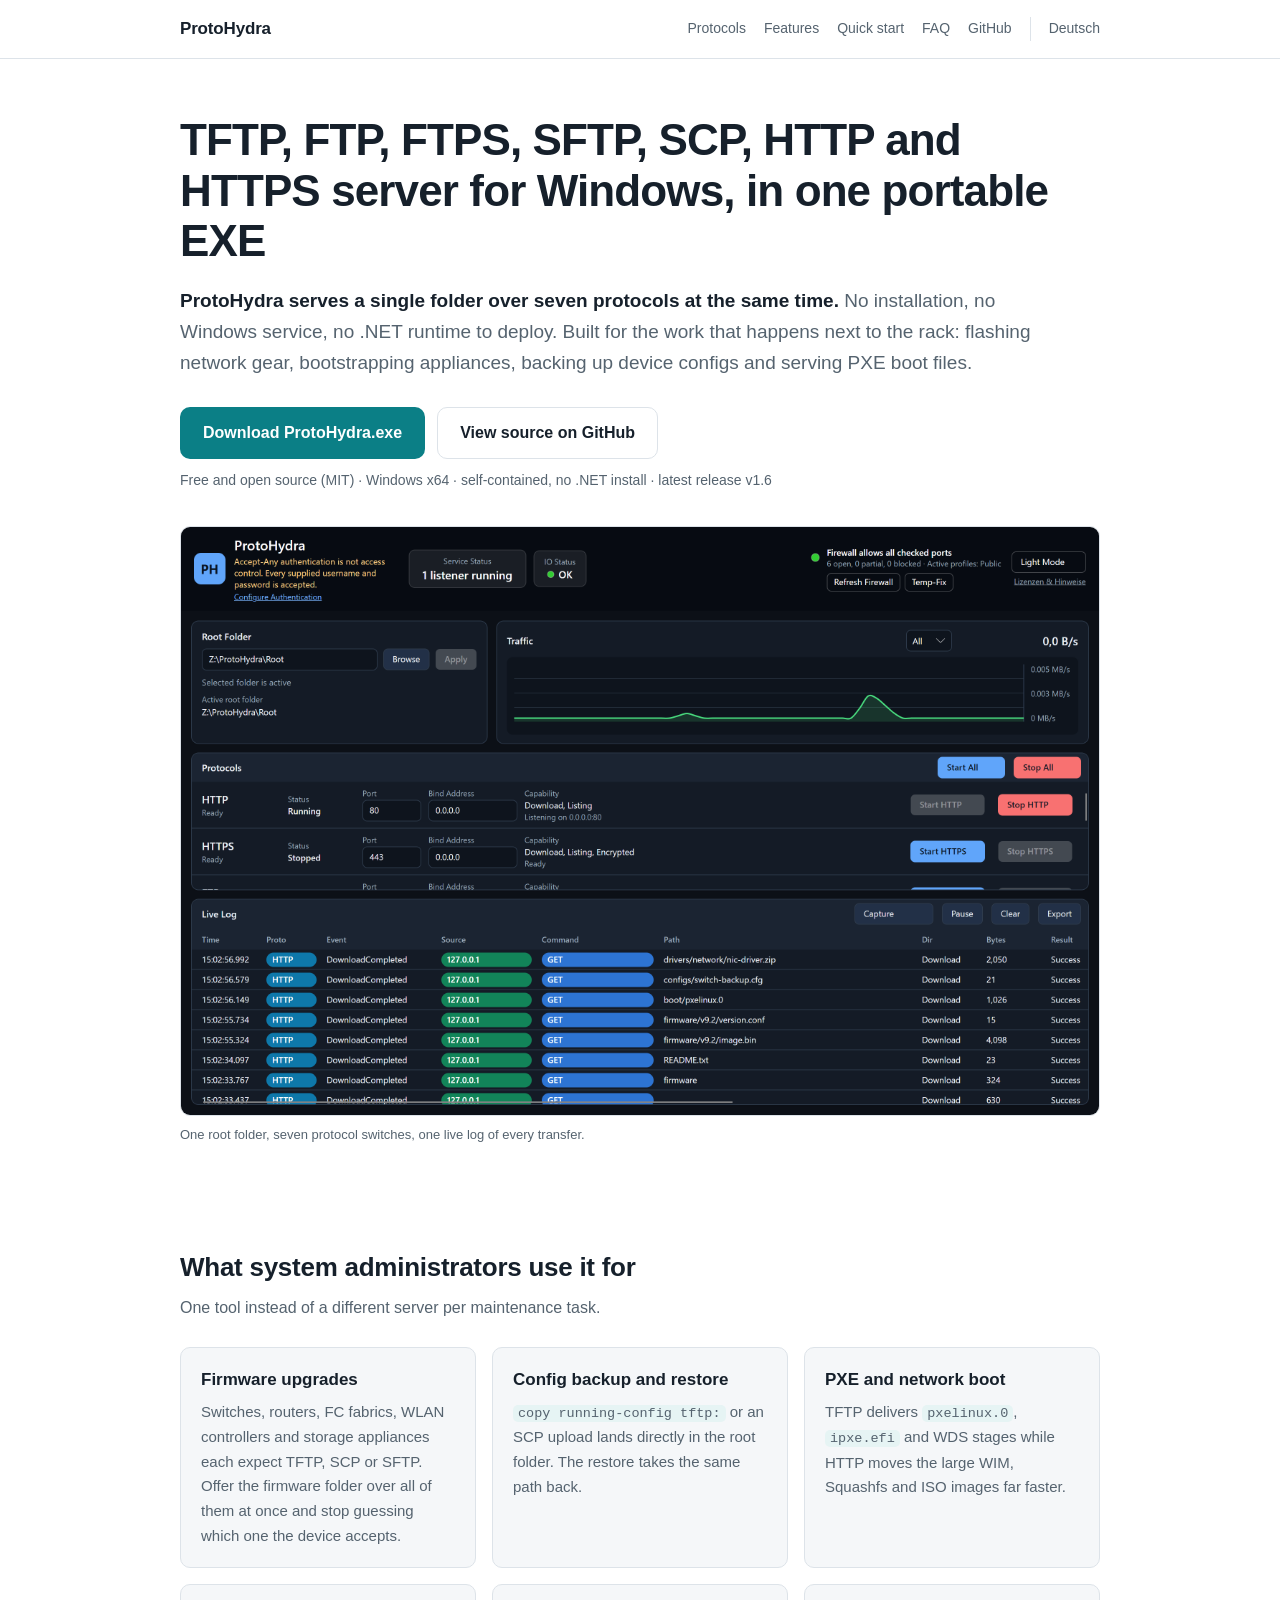
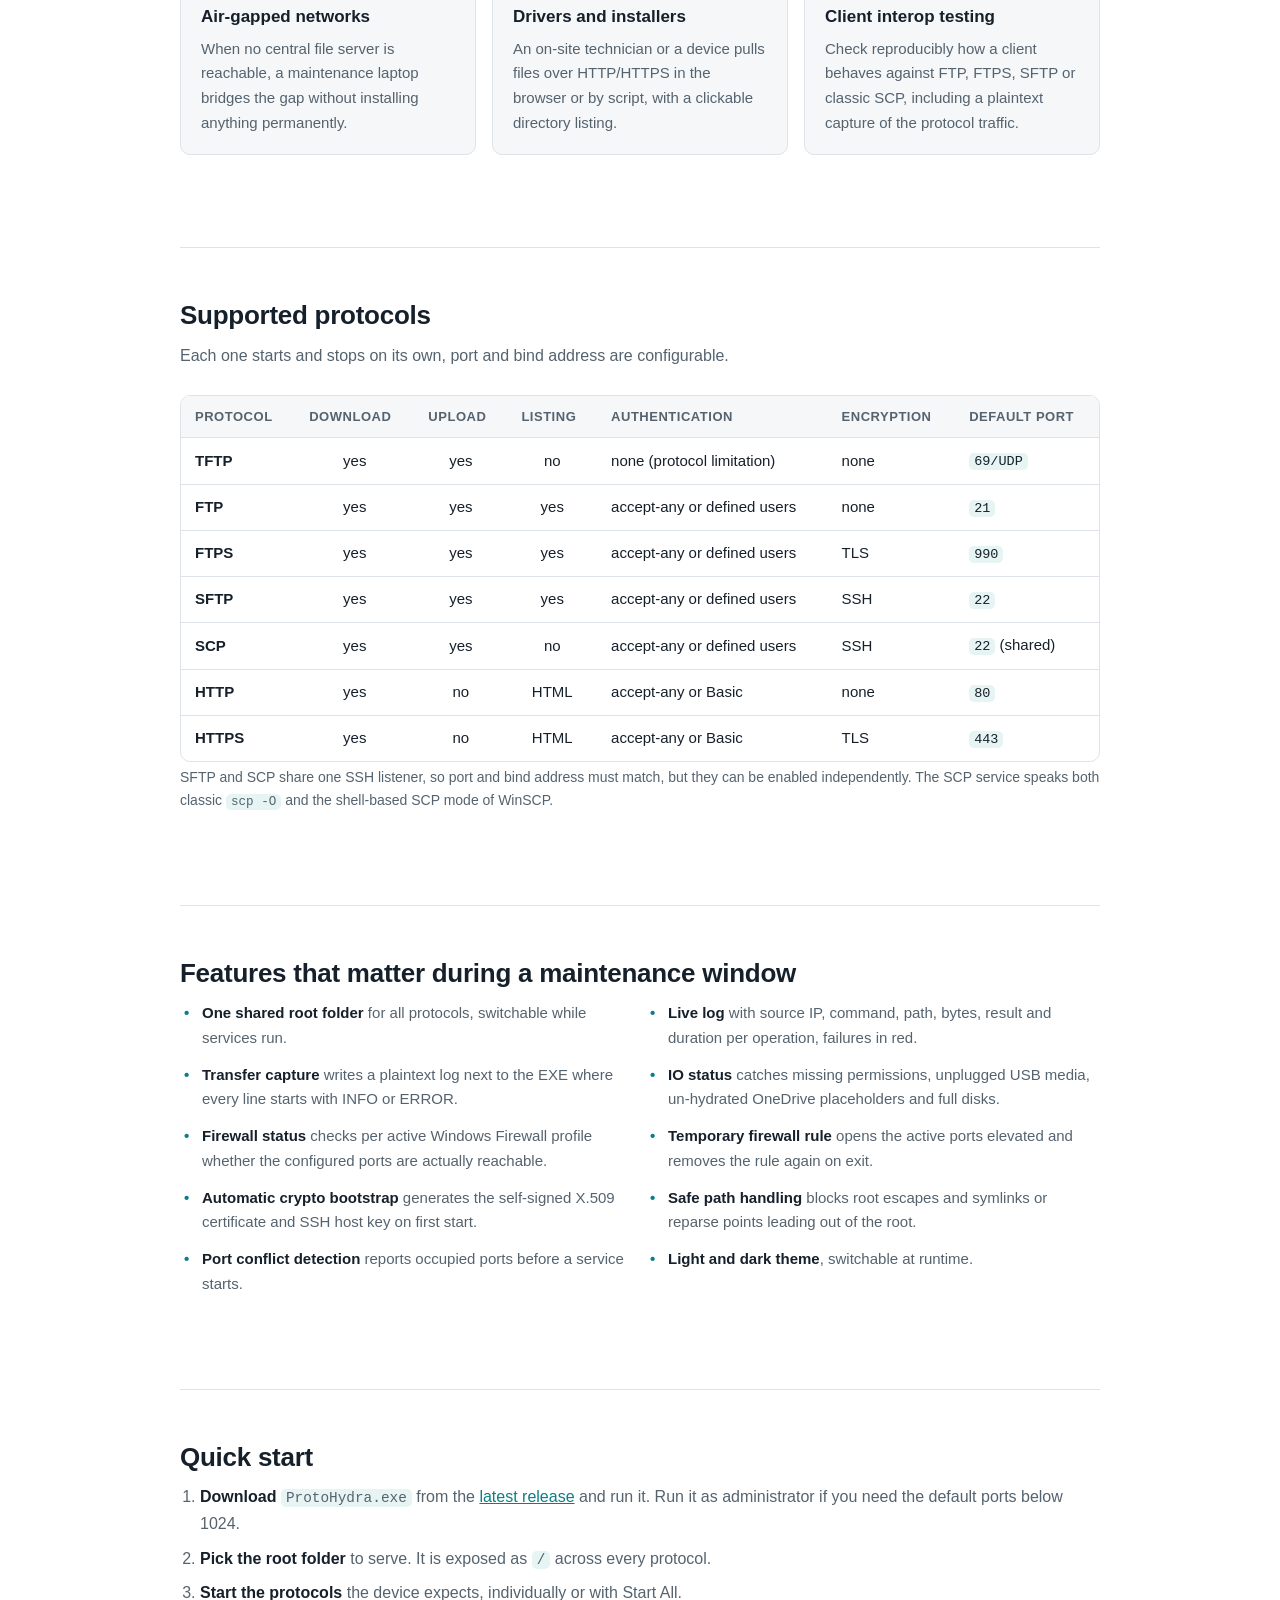
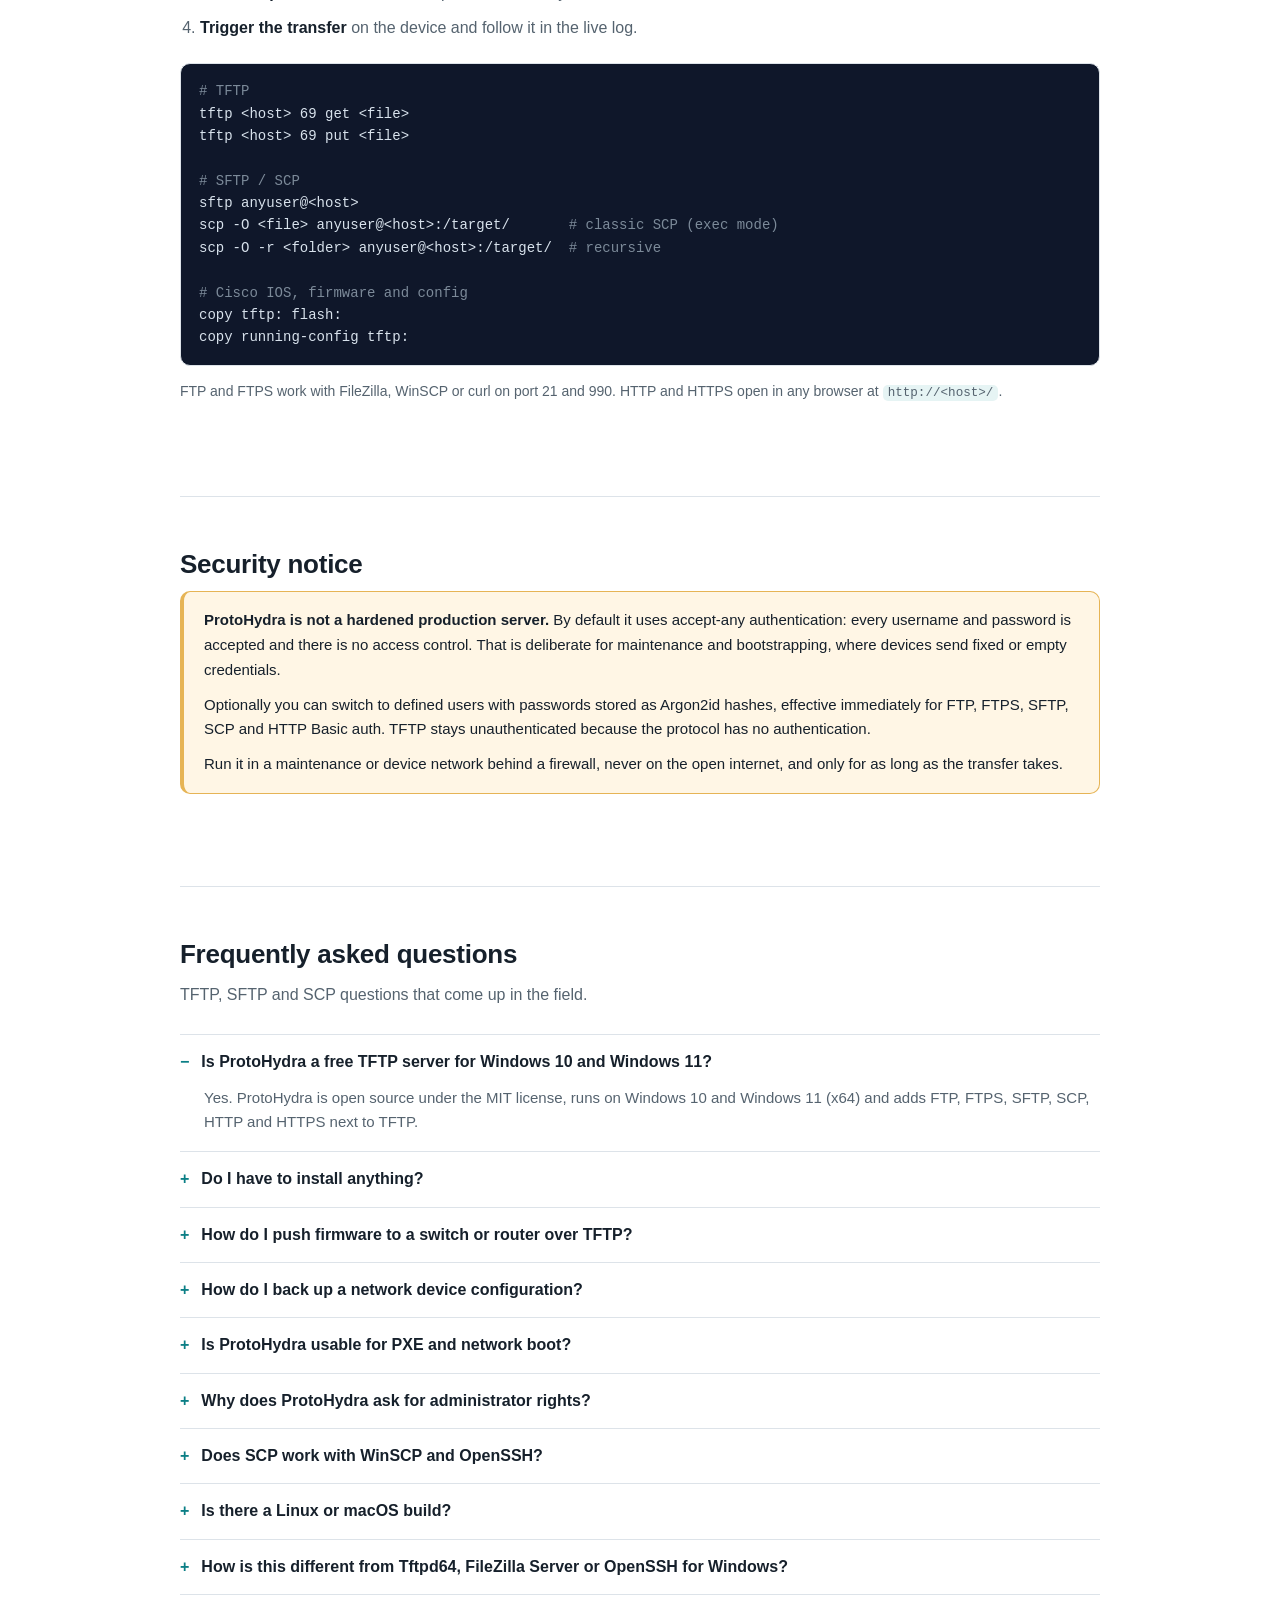
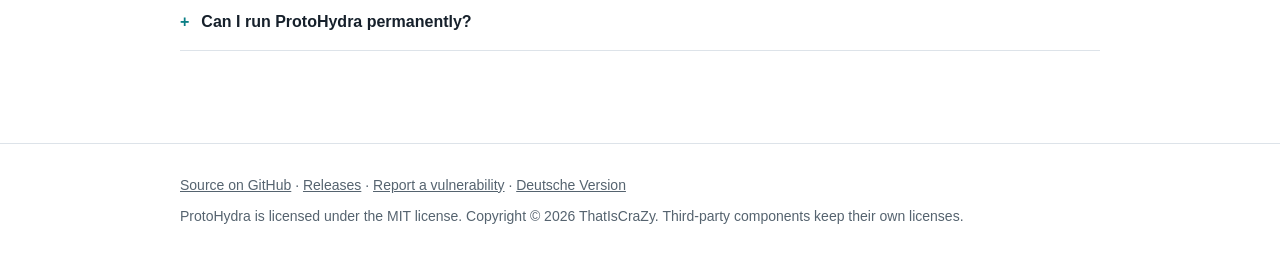
==== docs/index.html @ 2da3b0c5 "Add GitHub Pages landing page and make the README findable The repo had no About description, no top" ====
<!doctype html>
<html lang="en">
<head>
<meta charset="utf-8">
<meta name="viewport" content="width=device-width, initial-scale=1">
<title>ProtoHydra: portable TFTP, FTP, SFTP, SCP and HTTP server for Windows</title>
<meta name="description" content="Free portable file server for Windows. Serve one folder over TFTP, FTP, FTPS, SFTP, SCP, HTTP and HTTPS at the same time. No install, no service, one EXE.">
<link rel="canonical" href="https://thatiscrazy.github.io/ProtoHydra/">
<link rel="alternate" hreflang="en" href="https://thatiscrazy.github.io/ProtoHydra/">
<link rel="alternate" hreflang="de" href="https://thatiscrazy.github.io/ProtoHydra/de/">
<link rel="alternate" hreflang="x-default" href="https://thatiscrazy.github.io/ProtoHydra/">
<meta name="author" content="ThatIsCraZy">
<meta name="robots" content="index, follow, max-image-preview:large">
<meta property="og:type" content="website">
<meta property="og:site_name" content="ProtoHydra">
<meta property="og:locale" content="en_US">
<meta property="og:locale:alternate" content="de_DE">
<meta property="og:title" content="ProtoHydra: portable TFTP, FTP, SFTP, SCP and HTTP server for Windows">
<meta property="og:description" content="Serve one folder over TFTP, FTP, FTPS, SFTP, SCP, HTTP and HTTPS at the same time. No install, no service, one EXE for firmware upgrades and PXE boot.">
<meta property="og:url" content="https://thatiscrazy.github.io/ProtoHydra/">
<meta property="og:image" content="https://thatiscrazy.github.io/ProtoHydra/screenshot.png">
<meta property="og:image:alt" content="ProtoHydra on Windows with seven protocol servers running on one folder and a live transfer log">
<meta name="twitter:card" content="summary_large_image">
<meta name="theme-color" content="#0b7f86" media="(prefers-color-scheme: light)">
<meta name="theme-color" content="#0e1419" media="(prefers-color-scheme: dark)">
<link rel="stylesheet" href="style.css">
<script type="application/ld+json">
{
  "@context": "https://schema.org",
  "@graph": [
    {
      "@type": "SoftwareApplication",
      "name": "ProtoHydra",
      "alternateName": "ProtoHydra multi-protocol file server",
      "description": "Portable multi-protocol file server for Windows that serves a single folder over TFTP, FTP, FTPS, SFTP, SCP, HTTP and HTTPS at the same time, without installation or a Windows service.",
      "url": "https://thatiscrazy.github.io/ProtoHydra/",
      "downloadUrl": "https://github.com/ThatIsCraZy/ProtoHydra/releases/latest",
      "installUrl": "https://github.com/ThatIsCraZy/ProtoHydra/releases/latest",
      "softwareVersion": "1.6",
      "applicationCategory": "UtilitiesApplication",
      "applicationSubCategory": "File transfer server",
      "operatingSystem": "Windows 10, Windows 11, Windows Server (x64)",
      "processorRequirements": "x64",
      "license": "https://github.com/ThatIsCraZy/ProtoHydra/blob/master/LICENSE",
      "isAccessibleForFree": true,
      "screenshot": "https://thatiscrazy.github.io/ProtoHydra/screenshot.png",
      "featureList": [
        "TFTP server", "FTP server", "FTPS server", "SFTP server", "SCP server", "HTTP server", "HTTPS server",
        "Portable single EXE", "Live transfer log", "Temporary Windows firewall rule", "Argon2id user authentication"
      ],
      "author": { "@type": "Person", "name": "ThatIsCraZy" },
      "offers": { "@type": "Offer", "price": "0", "priceCurrency": "USD" }
    },
    {
      "@type": "FAQPage",
      "mainEntity": [
        { "@type": "Question", "name": "Is ProtoHydra a free TFTP server for Windows 10 and Windows 11?",
          "acceptedAnswer": { "@type": "Answer", "text": "Yes. ProtoHydra is open source under the MIT license, runs on Windows 10 and Windows 11 (x64) and adds FTP, FTPS, SFTP, SCP, HTTP and HTTPS next to TFTP." } },
        { "@type": "Question", "name": "Do I have to install anything?",
          "acceptedAnswer": { "@type": "Answer", "text": "No. A single EXE, no setup, no Windows service, no .NET installation. It also runs from a USB stick or a maintenance toolkit folder." } },
        { "@type": "Question", "name": "How do I push firmware to a switch or router over TFTP?",
          "acceptedAnswer": { "@type": "Answer", "text": "Pick the firmware folder as root, start TFTP and trigger the transfer on the device, for example copy tftp: flash: on Cisco IOS. If the device refuses TFTP, enable SCP or SFTP in the same window. The folder stays the same." } },
        { "@type": "Question", "name": "How do I back up a network device configuration?",
          "acceptedAnswer": { "@type": "Answer", "text": "Run copy running-config tftp: on the device. The file lands directly in the root folder. The restore takes the same path back, or goes over SFTP or FTP instead." } },
        { "@type": "Question", "name": "Is ProtoHydra usable for PXE and network boot?",
          "acceptedAnswer": { "@type": "Answer", "text": "Yes. TFTP serves bootloaders such as pxelinux.0 or ipxe.efi, HTTP serves the large images (WIM, Squashfs, ISO) at much higher throughput." } },
        { "@type": "Question", "name": "Why does ProtoHydra ask for administrator rights?",
          "acceptedAnswer": { "@type": "Answer", "text": "Only for ports below 1024 (69, 21, 22, 80, 443). Without elevation, switch to high ports in the UI, for example 6969, 2121, 2222 or 8080." } },
        { "@type": "Question", "name": "Does SCP work with WinSCP and OpenSSH?",
          "acceptedAnswer": { "@type": "Answer", "text": "Yes. The SCP service handles classic scp -O (exec mode) and the shell-based SCP mode of WinSCP. Modern OpenSSH clients use SFTP internally for scp without -O, which is served as well." } },
        { "@type": "Question", "name": "Is there a Linux or macOS build?",
          "acceptedAnswer": { "@type": "Answer", "text": "Not at the moment. The published artifact is a self-contained EXE for Windows x64." } },
        { "@type": "Question", "name": "How is this different from Tftpd64, FileZilla Server or OpenSSH for Windows?",
          "acceptedAnswer": { "@type": "Answer", "text": "Those tools each cover one protocol or protocol family and are usually installed or registered as a service. ProtoHydra puts seven protocols on the same folder, starts portable and shows every file operation across all protocols in one live log." } },
        { "@type": "Question", "name": "Can I run ProtoHydra permanently?",
          "acceptedAnswer": { "@type": "Answer", "text": "No. It is a maintenance tool. By default it accepts any username and password, so it belongs in a maintenance network behind a firewall and should run only for the duration of a transfer." } }
      ]
    }
  ]
}
</script>
</head>
<body>

<header class="topbar">
  <div class="wrap">
    <a class="brand" href="./">ProtoHydra</a>
    <nav>
      <a class="hide-sm" href="#protocols">Protocols</a>
      <a class="hide-sm" href="#features">Features</a>
      <a href="#quickstart">Quick start</a>
      <a href="#faq">FAQ</a>
      <a href="https://github.com/ThatIsCraZy/ProtoHydra">GitHub</a>
      <a class="lang" href="de/" hreflang="de" lang="de">Deutsch</a>
    </nav>
  </div>
</header>

<main class="wrap">

  <div class="hero">
    <h1>TFTP, FTP, FTPS, SFTP, SCP, HTTP and HTTPS server for Windows, in one portable EXE</h1>
    <p class="lede"><strong>ProtoHydra serves a single folder over seven protocols at the same time.</strong> No installation, no Windows service, no .NET runtime to deploy. Built for the work that happens next to the rack: flashing network gear, bootstrapping appliances, backing up device configs and serving PXE boot files.</p>
    <p class="cta">
      <a class="btn" href="https://github.com/ThatIsCraZy/ProtoHydra/releases/latest">Download ProtoHydra.exe</a>
      <a class="btn secondary" href="https://github.com/ThatIsCraZy/ProtoHydra">View source on GitHub</a>
    </p>
    <p class="meta">Free and open source (MIT) &middot; Windows x64 &middot; self-contained, no .NET install &middot; latest release v1.6</p>

    <figure>
      <img src="screenshot.png" width="2560" height="1640"
           alt="ProtoHydra on Windows: TFTP, FTP, FTPS, SFTP, SCP, HTTP and HTTPS servers running in parallel on one folder, next to the live log of file transfers">
      <figcaption>One root folder, seven protocol switches, one live log of every transfer.</figcaption>
    </figure>
  </div>

  <section id="usecases">
    <h2>What system administrators use it for</h2>
    <p class="sub">One tool instead of a different server per maintenance task.</p>
    <div class="cards">
      <div class="card">
        <h3>Firmware upgrades</h3>
        <p>Switches, routers, FC fabrics, WLAN controllers and storage appliances each expect TFTP, SCP or SFTP. Offer the firmware folder over all of them at once and stop guessing which one the device accepts.</p>
      </div>
      <div class="card">
        <h3>Config backup and restore</h3>
        <p><code>copy running-config tftp:</code> or an SCP upload lands directly in the root folder. The restore takes the same path back.</p>
      </div>
      <div class="card">
        <h3>PXE and network boot</h3>
        <p>TFTP delivers <code>pxelinux.0</code>, <code>ipxe.efi</code> and WDS stages while HTTP moves the large WIM, Squashfs and ISO images far faster.</p>
      </div>
      <div class="card">
        <h3>Air-gapped networks</h3>
        <p>When no central file server is reachable, a maintenance laptop bridges the gap without installing anything permanently.</p>
      </div>
      <div class="card">
        <h3>Drivers and installers</h3>
        <p>An on-site technician or a device pulls files over HTTP/HTTPS in the browser or by script, with a clickable directory listing.</p>
      </div>
      <div class="card">
        <h3>Client interop testing</h3>
        <p>Check reproducibly how a client behaves against FTP, FTPS, SFTP or classic SCP, including a plaintext capture of the protocol traffic.</p>
      </div>
    </div>
  </section>

  <section id="protocols">
    <h2>Supported protocols</h2>
    <p class="sub">Each one starts and stops on its own, port and bind address are configurable.</p>
    <div class="tablewrap">
      <table>
        <thead>
          <tr><th>Protocol</th><th>Download</th><th>Upload</th><th>Listing</th><th>Authentication</th><th>Encryption</th><th>Default port</th></tr>
        </thead>
        <tbody>
          <tr><td><b>TFTP</b></td><td class="c">yes</td><td class="c">yes</td><td class="c">no</td><td>none (protocol limitation)</td><td>none</td><td><code>69/UDP</code></td></tr>
          <tr><td><b>FTP</b></td><td class="c">yes</td><td class="c">yes</td><td class="c">yes</td><td>accept-any or defined users</td><td>none</td><td><code>21</code></td></tr>
          <tr><td><b>FTPS</b></td><td class="c">yes</td><td class="c">yes</td><td class="c">yes</td><td>accept-any or defined users</td><td>TLS</td><td><code>990</code></td></tr>
          <tr><td><b>SFTP</b></td><td class="c">yes</td><td class="c">yes</td><td class="c">yes</td><td>accept-any or defined users</td><td>SSH</td><td><code>22</code></td></tr>
          <tr><td><b>SCP</b></td><td class="c">yes</td><td class="c">yes</td><td class="c">no</td><td>accept-any or defined users</td><td>SSH</td><td><code>22</code> (shared)</td></tr>
          <tr><td><b>HTTP</b></td><td class="c">yes</td><td class="c">no</td><td class="c">HTML</td><td>accept-any or Basic</td><td>none</td><td><code>80</code></td></tr>
          <tr><td><b>HTTPS</b></td><td class="c">yes</td><td class="c">no</td><td class="c">HTML</td><td>accept-any or Basic</td><td>TLS</td><td><code>443</code></td></tr>
        </tbody>
      </table>
    </div>
    <p class="meta">SFTP and SCP share one SSH listener, so port and bind address must match, but they can be enabled independently. The SCP service speaks both classic <code>scp -O</code> and the shell-based SCP mode of WinSCP.</p>
  </section>

  <section id="features">
    <h2>Features that matter during a maintenance window</h2>
    <ul class="feat">
      <li><b>One shared root folder</b> for all protocols, switchable while services run.</li>
      <li><b>Live log</b> with source IP, command, path, bytes, result and duration per operation, failures in red.</li>
      <li><b>Transfer capture</b> writes a plaintext log next to the EXE where every line starts with INFO or ERROR.</li>
      <li><b>IO status</b> catches missing permissions, unplugged USB media, un-hydrated OneDrive placeholders and full disks.</li>
      <li><b>Firewall status</b> checks per active Windows Firewall profile whether the configured ports are actually reachable.</li>
      <li><b>Temporary firewall rule</b> opens the active ports elevated and removes the rule again on exit.</li>
      <li><b>Automatic crypto bootstrap</b> generates the self-signed X.509 certificate and SSH host key on first start.</li>
      <li><b>Safe path handling</b> blocks root escapes and symlinks or reparse points leading out of the root.</li>
      <li><b>Port conflict detection</b> reports occupied ports before a service starts.</li>
      <li><b>Light and dark theme</b>, switchable at runtime.</li>
    </ul>
  </section>

  <section id="quickstart">
    <h2>Quick start</h2>
    <ol class="steps">
      <li><b>Download</b> <code>ProtoHydra.exe</code> from the <a href="https://github.com/ThatIsCraZy/ProtoHydra/releases/latest">latest release</a> and run it. Run it as administrator if you need the default ports below 1024.</li>
      <li><b>Pick the root folder</b> to serve. It is exposed as <code>/</code> across every protocol.</li>
      <li><b>Start the protocols</b> the device expects, individually or with Start All.</li>
      <li><b>Trigger the transfer</b> on the device and follow it in the live log.</li>
    </ol>
<pre><code><span class="c"># TFTP</span>
tftp &lt;host&gt; 69 get &lt;file&gt;
tftp &lt;host&gt; 69 put &lt;file&gt;

<span class="c"># SFTP / SCP</span>
sftp anyuser@&lt;host&gt;
scp -O &lt;file&gt; anyuser@&lt;host&gt;:/target/       <span class="c"># classic SCP (exec mode)</span>
scp -O -r &lt;folder&gt; anyuser@&lt;host&gt;:/target/  <span class="c"># recursive</span>

<span class="c"># Cisco IOS, firmware and config</span>
copy tftp: flash:
copy running-config tftp:</code></pre>
    <p class="meta">FTP and FTPS work with FileZilla, WinSCP or curl on port 21 and 990. HTTP and HTTPS open in any browser at <code>http://&lt;host&gt;/</code>.</p>
  </section>

  <section id="security">
    <h2>Security notice</h2>
    <div class="notice">
      <p><b>ProtoHydra is not a hardened production server.</b> By default it uses accept-any authentication: every username and password is accepted and there is no access control. That is deliberate for maintenance and bootstrapping, where devices send fixed or empty credentials.</p>
      <p>Optionally you can switch to defined users with passwords stored as Argon2id hashes, effective immediately for FTP, FTPS, SFTP, SCP and HTTP Basic auth. TFTP stays unauthenticated because the protocol has no authentication.</p>
      <p>Run it in a maintenance or device network behind a firewall, never on the open internet, and only for as long as the transfer takes.</p>
    </div>
  </section>

  <section id="faq" class="faq">
    <h2>Frequently asked questions</h2>
    <p class="sub">TFTP, SFTP and SCP questions that come up in the field.</p>

    <details open>
      <summary>Is ProtoHydra a free TFTP server for Windows 10 and Windows 11?</summary>
      <p class="answer">Yes. ProtoHydra is open source under the MIT license, runs on Windows 10 and Windows 11 (x64) and adds FTP, FTPS, SFTP, SCP, HTTP and HTTPS next to TFTP.</p>
    </details>
    <details>
      <summary>Do I have to install anything?</summary>
      <p class="answer">No. A single EXE, no setup, no Windows service, no .NET installation. It also runs from a USB stick or a maintenance toolkit folder.</p>
    </details>
    <details>
      <summary>How do I push firmware to a switch or router over TFTP?</summary>
      <p class="answer">Pick the firmware folder as root, start TFTP and trigger the transfer on the device, for example <code>copy tftp: flash:</code> on Cisco IOS. If the device refuses TFTP, enable SCP or SFTP in the same window. The folder stays the same.</p>
    </details>
    <details>
      <summary>How do I back up a network device configuration?</summary>
      <p class="answer">Run <code>copy running-config tftp:</code> on the device. The file lands directly in the root folder. The restore takes the same path back, or goes over SFTP or FTP instead.</p>
    </details>
    <details>
      <summary>Is ProtoHydra usable for PXE and network boot?</summary>
      <p class="answer">Yes. TFTP serves bootloaders such as <code>pxelinux.0</code> or <code>ipxe.efi</code>, HTTP serves the large images (WIM, Squashfs, ISO) at much higher throughput.</p>
    </details>
    <details>
      <summary>Why does ProtoHydra ask for administrator rights?</summary>
      <p class="answer">Only for ports below 1024 (69, 21, 22, 80, 443). Without elevation, switch to high ports in the UI, for example 6969, 2121, 2222 or 8080.</p>
    </details>
    <details>
      <summary>Does SCP work with WinSCP and OpenSSH?</summary>
      <p class="answer">Yes. The SCP service handles classic <code>scp -O</code> (exec mode) and the shell-based SCP mode of WinSCP. Modern OpenSSH clients use SFTP internally for <code>scp</code> without <code>-O</code>, which is served as well.</p>
    </details>
    <details>
      <summary>Is there a Linux or macOS build?</summary>
      <p class="answer">Not at the moment. The published artifact is a self-contained EXE for Windows x64.</p>
    </details>
    <details>
      <summary>How is this different from Tftpd64, FileZilla Server or OpenSSH for Windows?</summary>
      <p class="answer">Those tools each cover one protocol or protocol family and are usually installed or registered as a service. ProtoHydra puts seven protocols on the same folder, starts portable and shows every file operation across all protocols in one live log.</p>
    </details>
    <details>
      <summary>Can I run ProtoHydra permanently?</summary>
      <p class="answer">No. It is a maintenance tool. By default it accepts any username and password, so it belongs in a maintenance network behind a firewall and should run only for the duration of a transfer.</p>
    </details>
  </section>

</main>

<footer>
  <div class="wrap">
    <p><a href="https://github.com/ThatIsCraZy/ProtoHydra">Source on GitHub</a> &middot; <a href="https://github.com/ThatIsCraZy/ProtoHydra/releases">Releases</a> &middot; <a href="https://github.com/ThatIsCraZy/ProtoHydra/blob/master/SECURITY.md">Report a vulnerability</a> &middot; <a href="de/" hreflang="de" lang="de">Deutsche Version</a></p>
    <p>ProtoHydra is licensed under the MIT license. Copyright &copy; 2026 ThatIsCraZy. Third-party components keep their own licenses.</p>
  </div>
</footer>

</body>
</html>
---- docs/style.css ----
:root {
  color-scheme: light dark;
  --bg: #ffffff;
  --bg-alt: #f5f7f9;
  --bg-code: #0f172a;
  --fg: #16202b;
  --fg-muted: #55636f;
  --border: #dde3e9;
  --accent: #0b7f86;
  --accent-fg: #ffffff;
  --accent-soft: #e6f4f4;
  --warn-bg: #fff6e5;
  --warn-border: #e6b455;
  --radius: 10px;
  --maxw: 960px;
}

@media (prefers-color-scheme: dark) {
  :root {
    --bg: #0e1419;
    --bg-alt: #151d24;
    --bg-code: #060a0e;
    --fg: #e6edf3;
    --fg-muted: #9aa8b4;
    --border: #26313b;
    --accent: #3fd0d4;
    --accent-fg: #06171a;
    --accent-soft: #12292c;
    --warn-bg: #2a2213;
    --warn-border: #7a6023;
  }
}

* { box-sizing: border-box; }

html { scroll-behavior: smooth; }

body {
  margin: 0;
  background: var(--bg);
  color: var(--fg);
  font: 16px/1.65 -apple-system, BlinkMacSystemFont, "Segoe UI", Roboto, "Helvetica Neue", Arial, sans-serif;
  -webkit-text-size-adjust: 100%;
}

a { color: var(--accent); }

.wrap { max-width: var(--maxw); margin: 0 auto; padding: 0 20px; }

/* header */
.topbar {
  border-bottom: 1px solid var(--border);
  background: var(--bg);
  position: sticky;
  top: 0;
  z-index: 5;
}
.topbar .wrap {
  display: flex;
  align-items: center;
  gap: 16px;
  min-height: 58px;
  flex-wrap: wrap;
}
.brand {
  font-weight: 700;
  letter-spacing: -0.01em;
  text-decoration: none;
  color: var(--fg);
  font-size: 17px;
}
.topbar nav { margin-left: auto; display: flex; gap: 18px; align-items: center; flex-wrap: wrap; }
.topbar nav a { color: var(--fg-muted); text-decoration: none; font-size: 14px; }
.topbar nav a:hover { color: var(--accent); }
.lang { border-left: 1px solid var(--border); padding-left: 18px; }

/* hero */
.hero { padding: 56px 0 8px; }
h1 {
  font-size: clamp(30px, 5vw, 44px);
  line-height: 1.15;
  letter-spacing: -0.02em;
  margin: 0 0 18px;
}
.lede { font-size: 19px; color: var(--fg-muted); max-width: 46em; margin: 0 0 28px; }
.lede strong { color: var(--fg); font-weight: 600; }

.cta { display: flex; gap: 12px; flex-wrap: wrap; align-items: center; margin-bottom: 10px; }
.btn {
  display: inline-block;
  background: var(--accent);
  color: var(--accent-fg);
  text-decoration: none;
  font-weight: 600;
  padding: 12px 22px;
  border-radius: var(--radius);
  border: 1px solid transparent;
}
.btn:hover { filter: brightness(1.08); }
.btn.secondary {
  background: transparent;
  color: var(--fg);
  border-color: var(--border);
}
.meta { color: var(--fg-muted); font-size: 14px; margin: 4px 0 0; }

figure { margin: 34px 0 0; }
figure img {
  width: 100%;
  height: auto;
  display: block;
  border: 1px solid var(--border);
  border-radius: var(--radius);
}
figcaption { color: var(--fg-muted); font-size: 13px; margin-top: 8px; }

/* sections */
section { padding: 46px 0; border-top: 1px solid var(--border); margin-top: 46px; scroll-margin-top: 70px; }
section:first-of-type { border-top: 0; }
h2 { font-size: 26px; letter-spacing: -0.01em; margin: 0 0 6px; }
h3 { font-size: 17px; margin: 0 0 6px; }
.sub { color: var(--fg-muted); margin: 0 0 26px; }

.cards { display: grid; gap: 16px; grid-template-columns: repeat(auto-fit, minmax(270px, 1fr)); }
.card {
  border: 1px solid var(--border);
  border-radius: var(--radius);
  padding: 18px 20px;
  background: var(--bg-alt);
}
.card p { margin: 0; color: var(--fg-muted); font-size: 15px; }

/* table */
.tablewrap { overflow-x: auto; border: 1px solid var(--border); border-radius: var(--radius); }
table { border-collapse: collapse; width: 100%; font-size: 15px; min-width: 640px; }
th, td { text-align: left; padding: 10px 14px; border-bottom: 1px solid var(--border); white-space: nowrap; }
th { background: var(--bg-alt); font-size: 13px; text-transform: uppercase; letter-spacing: 0.04em; color: var(--fg-muted); }
tbody tr:last-child td { border-bottom: 0; }
td.c { text-align: center; }

/* lists */
ul.feat { list-style: none; padding: 0; margin: 0; display: grid; gap: 12px; grid-template-columns: repeat(auto-fit, minmax(300px, 1fr)); }
ul.feat li { padding-left: 22px; position: relative; color: var(--fg-muted); font-size: 15px; }
ul.feat li::before { content: "\2022"; color: var(--accent); position: absolute; left: 4px; font-weight: 700; }
ul.feat b { color: var(--fg); font-weight: 600; }

/* code */
pre {
  background: var(--bg-code);
  color: #d8e2ec;
  padding: 16px 18px;
  border-radius: var(--radius);
  overflow-x: auto;
  font-size: 14px;
  line-height: 1.6;
  border: 1px solid var(--border);
}
code { font-family: ui-monospace, SFMono-Regular, "SF Mono", Menlo, Consolas, monospace; }
p code, li code, td code {
  background: var(--accent-soft);
  color: inherit;
  padding: 1px 5px;
  border-radius: 5px;
  font-size: 0.9em;
}
pre .c { color: #7c8a99; }

/* steps */
ol.steps { padding-left: 20px; margin: 0 0 22px; }
ol.steps li { margin-bottom: 8px; color: var(--fg-muted); }
ol.steps b { color: var(--fg); }

/* notice */
.notice {
  background: var(--warn-bg);
  border: 1px solid var(--warn-border);
  border-left-width: 4px;
  border-radius: var(--radius);
  padding: 16px 20px;
}
.notice p { margin: 0 0 10px; font-size: 15px; }
.notice p:last-child { margin-bottom: 0; }

/* faq */
.faq details {
  border-bottom: 1px solid var(--border);
  padding: 14px 0;
}
.faq details:first-of-type { border-top: 1px solid var(--border); }
.faq summary {
  cursor: pointer;
  font-weight: 600;
  list-style: none;
  display: flex;
  gap: 12px;
  align-items: baseline;
}
.faq summary::-webkit-details-marker { display: none; }
.faq summary::before { content: "+"; color: var(--accent); font-weight: 700; }
.faq details[open] summary::before { content: "\2212"; }
.faq .answer { color: var(--fg-muted); font-size: 15px; margin: 10px 0 2px 24px; }

/* footer */
footer {
  border-top: 1px solid var(--border);
  margin-top: 46px;
  padding: 30px 0 50px;
  color: var(--fg-muted);
  font-size: 14px;
}
footer a { color: var(--fg-muted); }
footer p { margin: 0 0 8px; }

@media (max-width: 640px) {
  .hero { padding-top: 34px; }
  section { padding: 34px 0; margin-top: 34px; }
  .topbar nav a.hide-sm { display: none; }
}
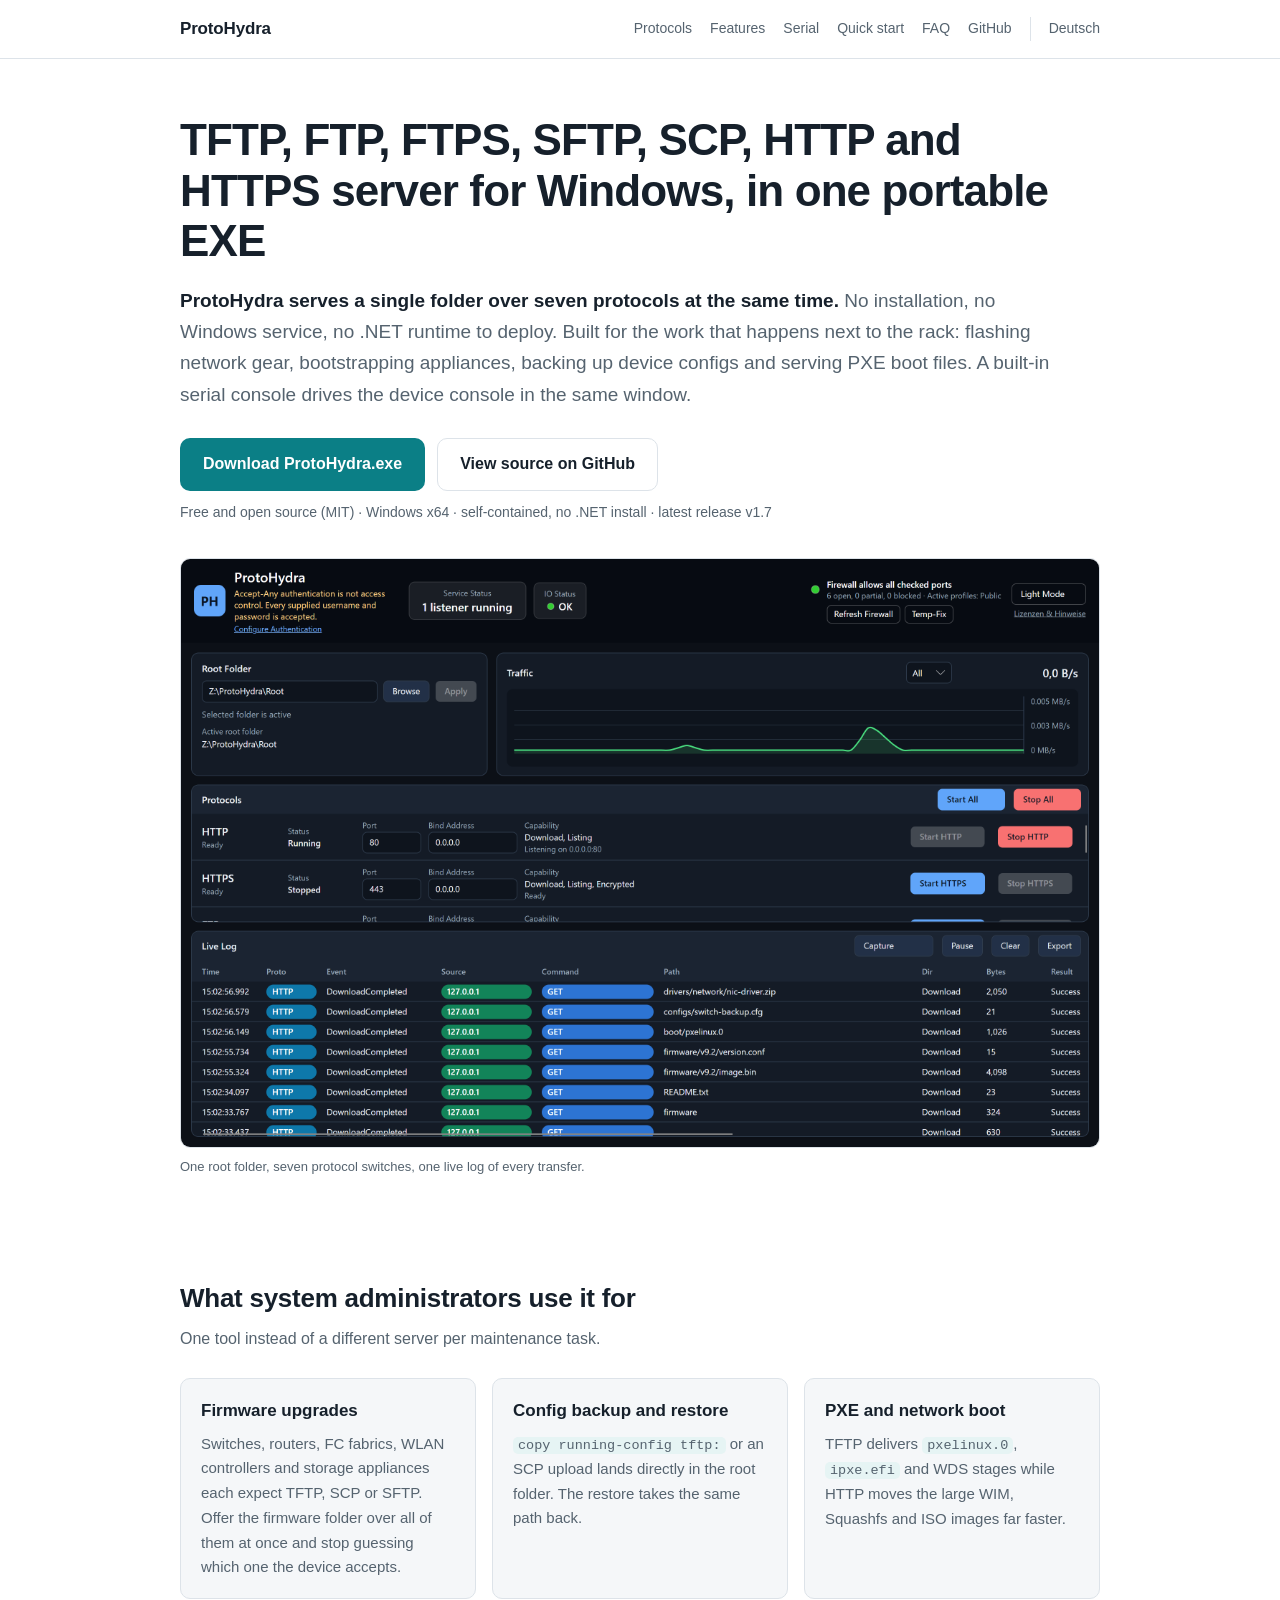
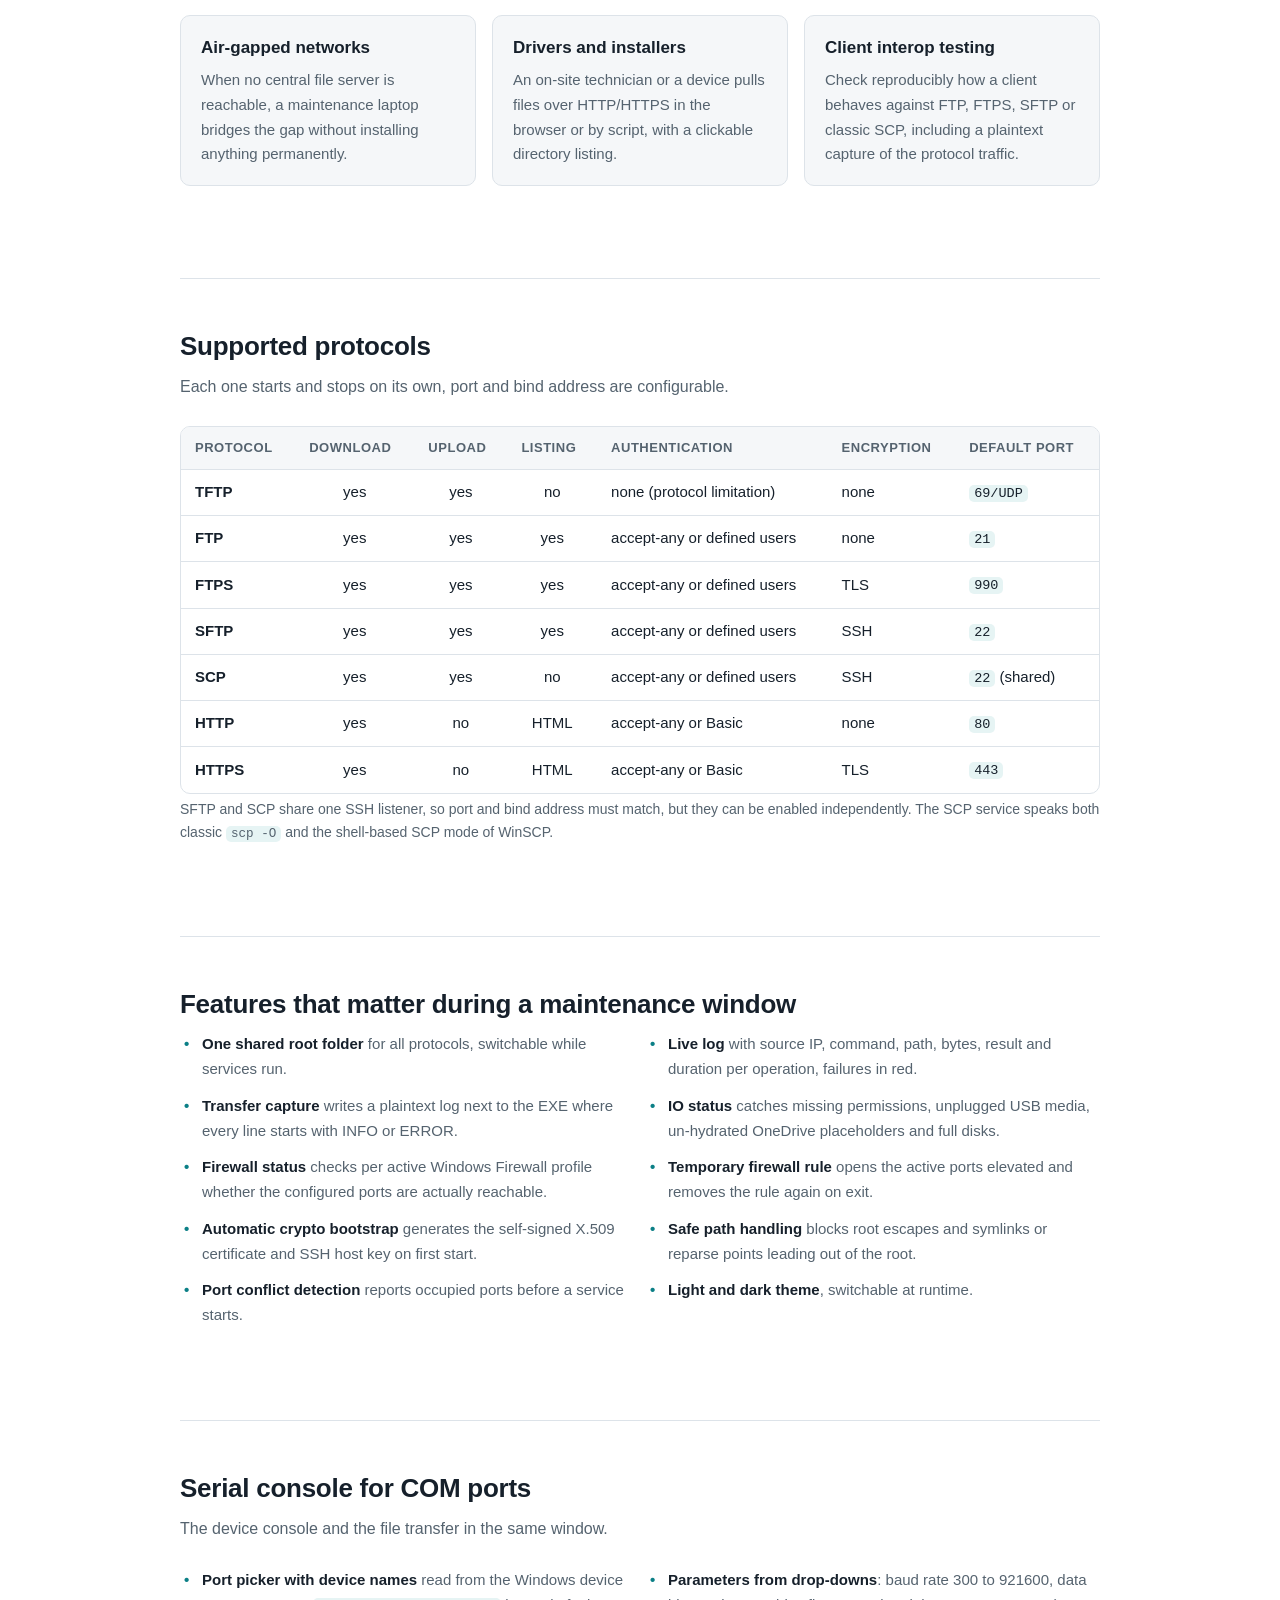
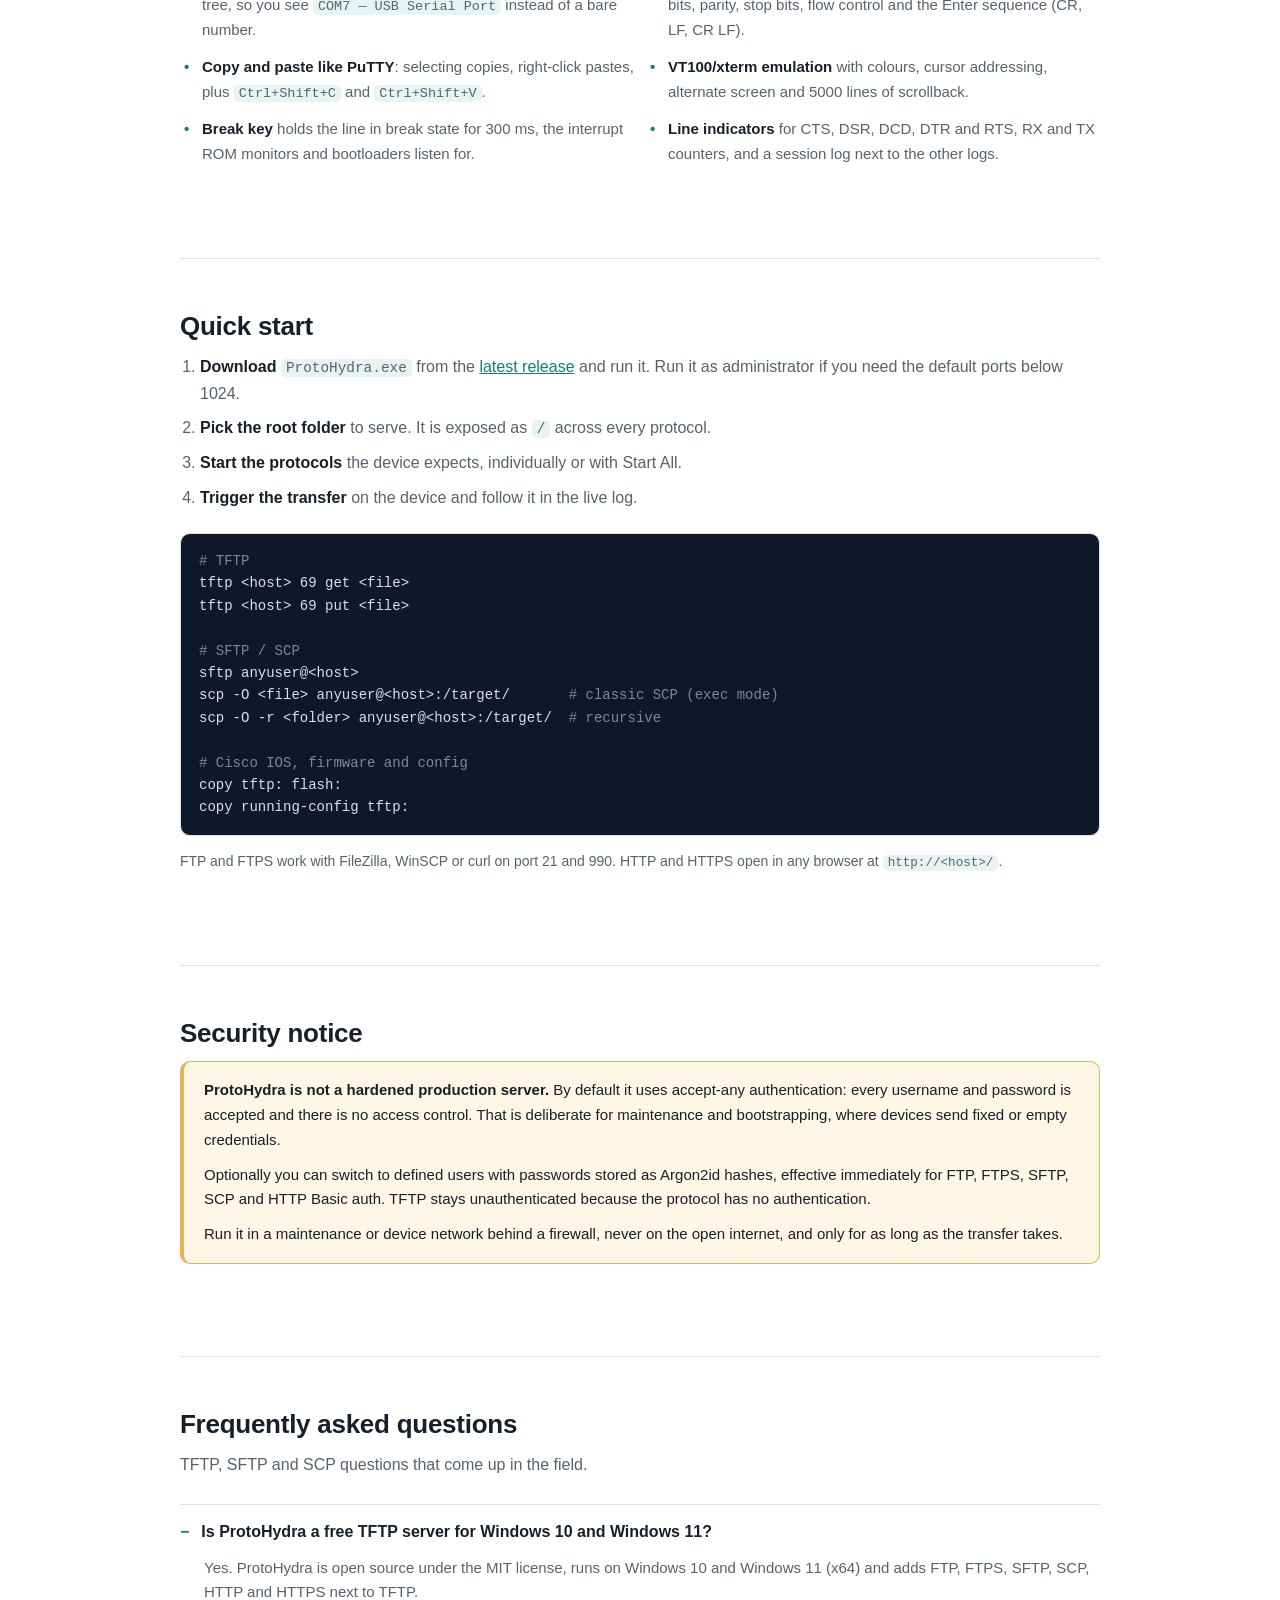
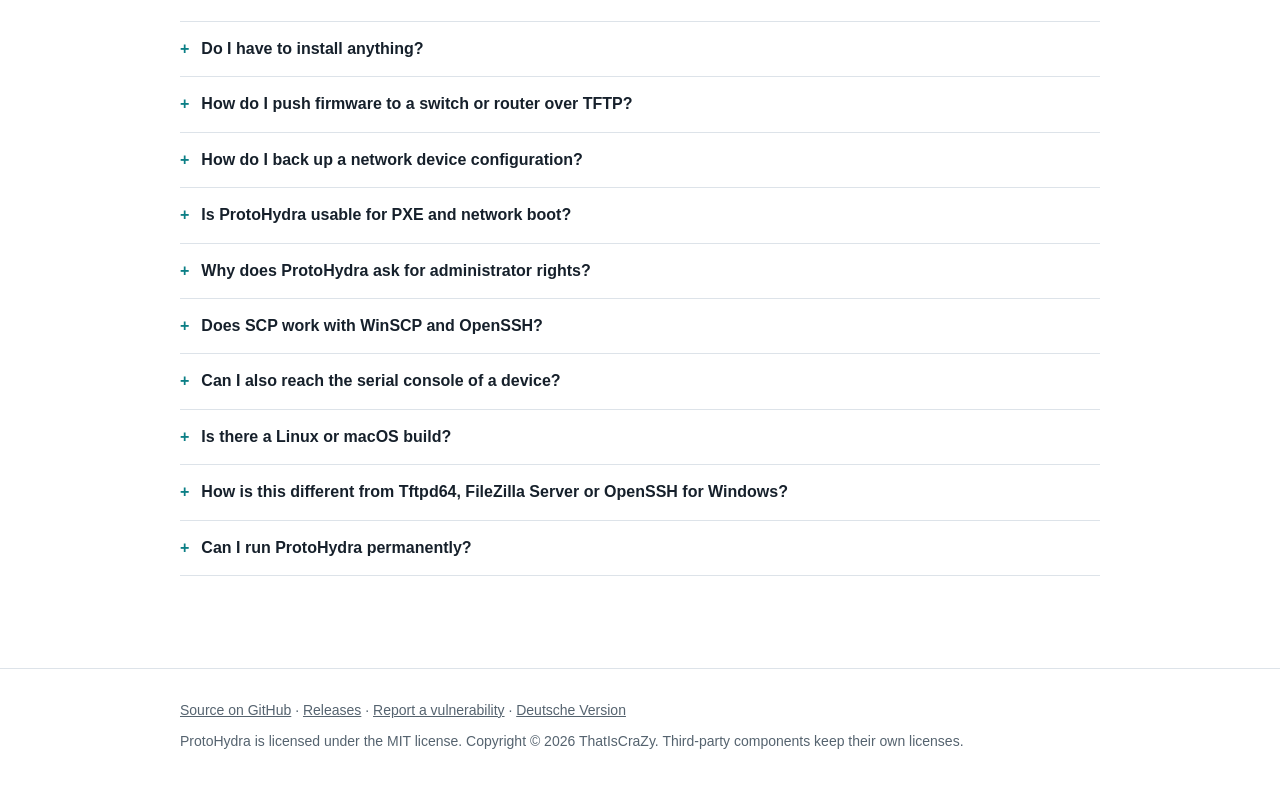
==== commit b2a05bbe: "Add a serial console tab with a VT100 terminal Firmware upgrades already run half on the device cons" ====
--- a/docs/index.html
+++ b/docs/index.html
@@ -3,8 +3,8 @@
 <head>
 <meta charset="utf-8">
 <meta name="viewport" content="width=device-width, initial-scale=1">
-<title>ProtoHydra: portable TFTP, FTP, SFTP, SCP and HTTP server for Windows</title>
-<meta name="description" content="Free portable file server for Windows. Serve one folder over TFTP, FTP, FTPS, SFTP, SCP, HTTP and HTTPS at the same time. No install, no service, one EXE.">
+<title>ProtoHydra: portable TFTP, FTP, SFTP, SCP and HTTP server with serial console for Windows</title>
+<meta name="description" content="Free portable file server for Windows with a built-in serial console. One folder over TFTP, FTP, FTPS, SFTP, SCP, HTTP and HTTPS. No install, one EXE.">
 <link rel="canonical" href="https://thatiscrazy.github.io/ProtoHydra/">
 <link rel="alternate" hreflang="en" href="https://thatiscrazy.github.io/ProtoHydra/">
 <link rel="alternate" hreflang="de" href="https://thatiscrazy.github.io/ProtoHydra/de/">
@@ -15,8 +15,8 @@
 <meta property="og:site_name" content="ProtoHydra">
 <meta property="og:locale" content="en_US">
 <meta property="og:locale:alternate" content="de_DE">
-<meta property="og:title" content="ProtoHydra: portable TFTP, FTP, SFTP, SCP and HTTP server for Windows">
-<meta property="og:description" content="Serve one folder over TFTP, FTP, FTPS, SFTP, SCP, HTTP and HTTPS at the same time. No install, no service, one EXE for firmware upgrades and PXE boot.">
+<meta property="og:title" content="ProtoHydra: portable TFTP, FTP, SFTP, SCP and HTTP server with serial console for Windows">
+<meta property="og:description" content="Serve one folder over TFTP, FTP, FTPS, SFTP, SCP, HTTP and HTTPS at the same time and drive the device console over serial in the same window.">
 <meta property="og:url" content="https://thatiscrazy.github.io/ProtoHydra/">
 <meta property="og:image" content="https://thatiscrazy.github.io/ProtoHydra/screenshot.png">
 <meta property="og:image:alt" content="ProtoHydra on Windows with seven protocol servers running on one folder and a live transfer log">
@@ -32,11 +32,11 @@
       "@type": "SoftwareApplication",
       "name": "ProtoHydra",
       "alternateName": "ProtoHydra multi-protocol file server",
-      "description": "Portable multi-protocol file server for Windows that serves a single folder over TFTP, FTP, FTPS, SFTP, SCP, HTTP and HTTPS at the same time, without installation or a Windows service.",
+      "description": "Portable multi-protocol file server for Windows that serves a single folder over TFTP, FTP, FTPS, SFTP, SCP, HTTP and HTTPS at the same time, without installation or a Windows service, with a built-in serial console for device COM ports.",
       "url": "https://thatiscrazy.github.io/ProtoHydra/",
       "downloadUrl": "https://github.com/ThatIsCraZy/ProtoHydra/releases/latest",
       "installUrl": "https://github.com/ThatIsCraZy/ProtoHydra/releases/latest",
-      "softwareVersion": "1.6",
+      "softwareVersion": "1.7",
       "applicationCategory": "UtilitiesApplication",
       "applicationSubCategory": "File transfer server",
       "operatingSystem": "Windows 10, Windows 11, Windows Server (x64)",
@@ -46,6 +46,7 @@
       "screenshot": "https://thatiscrazy.github.io/ProtoHydra/screenshot.png",
       "featureList": [
         "TFTP server", "FTP server", "FTPS server", "SFTP server", "SCP server", "HTTP server", "HTTPS server",
+        "Serial console terminal for COM ports",
         "Portable single EXE", "Live transfer log", "Temporary Windows firewall rule", "Argon2id user authentication"
       ],
       "author": { "@type": "Person", "name": "ThatIsCraZy" },
@@ -68,6 +69,8 @@
           "acceptedAnswer": { "@type": "Answer", "text": "Only for ports below 1024 (69, 21, 22, 80, 443). Without elevation, switch to high ports in the UI, for example 6969, 2121, 2222 or 8080." } },
         { "@type": "Question", "name": "Does SCP work with WinSCP and OpenSSH?",
           "acceptedAnswer": { "@type": "Answer", "text": "Yes. The SCP service handles classic scp -O (exec mode) and the shell-based SCP mode of WinSCP. Modern OpenSSH clients use SFTP internally for scp without -O, which is served as well." } },
+        { "@type": "Question", "name": "Can I also reach the serial console of a device?",
+          "acceptedAnswer": { "@type": "Answer", "text": "Yes. The Serial Console tab opens a VT100/xterm terminal on a COM port, with port and parameter drop-downs, PuTTY-style copy and paste, a break key, line indicators and session capture. Console session and file transfer live in the same window." } },
         { "@type": "Question", "name": "Is there a Linux or macOS build?",
           "acceptedAnswer": { "@type": "Answer", "text": "Not at the moment. The published artifact is a self-contained EXE for Windows x64." } },
         { "@type": "Question", "name": "How is this different from Tftpd64, FileZilla Server or OpenSSH for Windows?",
@@ -88,6 +91,7 @@
     <nav>
       <a class="hide-sm" href="#protocols">Protocols</a>
       <a class="hide-sm" href="#features">Features</a>
+      <a class="hide-sm" href="#serial">Serial</a>
       <a href="#quickstart">Quick start</a>
       <a href="#faq">FAQ</a>
       <a href="https://github.com/ThatIsCraZy/ProtoHydra">GitHub</a>
@@ -100,12 +104,12 @@
 
   <div class="hero">
     <h1>TFTP, FTP, FTPS, SFTP, SCP, HTTP and HTTPS server for Windows, in one portable EXE</h1>
-    <p class="lede"><strong>ProtoHydra serves a single folder over seven protocols at the same time.</strong> No installation, no Windows service, no .NET runtime to deploy. Built for the work that happens next to the rack: flashing network gear, bootstrapping appliances, backing up device configs and serving PXE boot files.</p>
+    <p class="lede"><strong>ProtoHydra serves a single folder over seven protocols at the same time.</strong> No installation, no Windows service, no .NET runtime to deploy. Built for the work that happens next to the rack: flashing network gear, bootstrapping appliances, backing up device configs and serving PXE boot files. A built-in serial console drives the device console in the same window.</p>
     <p class="cta">
       <a class="btn" href="https://github.com/ThatIsCraZy/ProtoHydra/releases/latest">Download ProtoHydra.exe</a>
       <a class="btn secondary" href="https://github.com/ThatIsCraZy/ProtoHydra">View source on GitHub</a>
     </p>
-    <p class="meta">Free and open source (MIT) &middot; Windows x64 &middot; self-contained, no .NET install &middot; latest release v1.6</p>
+    <p class="meta">Free and open source (MIT) &middot; Windows x64 &middot; self-contained, no .NET install &middot; latest release v1.7</p>
 
     <figure>
       <img src="screenshot.png" width="2560" height="1640"
@@ -183,6 +187,19 @@
     </ul>
   </section>
 
+  <section id="serial">
+    <h2>Serial console for COM ports</h2>
+    <p class="sub">The device console and the file transfer in the same window.</p>
+    <ul class="feat">
+      <li><b>Port picker with device names</b> read from the Windows device tree, so you see <code>COM7 &mdash; USB Serial Port</code> instead of a bare number.</li>
+      <li><b>Parameters from drop-downs</b>: baud rate 300 to 921600, data bits, parity, stop bits, flow control and the Enter sequence (CR, LF, CR LF).</li>
+      <li><b>Copy and paste like PuTTY</b>: selecting copies, right-click pastes, plus <code>Ctrl+Shift+C</code> and <code>Ctrl+Shift+V</code>.</li>
+      <li><b>VT100/xterm emulation</b> with colours, cursor addressing, alternate screen and 5000 lines of scrollback.</li>
+      <li><b>Break key</b> holds the line in break state for 300 ms, the interrupt ROM monitors and bootloaders listen for.</li>
+      <li><b>Line indicators</b> for CTS, DSR, DCD, DTR and RTS, RX and TX counters, and a session log next to the other logs.</li>
+    </ul>
+  </section>
+
   <section id="quickstart">
     <h2>Quick start</h2>
     <ol class="steps">
@@ -248,6 +265,10 @@
       <p class="answer">Yes. The SCP service handles classic <code>scp -O</code> (exec mode) and the shell-based SCP mode of WinSCP. Modern OpenSSH clients use SFTP internally for <code>scp</code> without <code>-O</code>, which is served as well.</p>
     </details>
     <details>
+      <summary>Can I also reach the serial console of a device?</summary>
+      <p class="answer">Yes. The <b>Serial Console</b> tab opens a VT100/xterm terminal on a COM port, with port and parameter drop-downs, PuTTY-style copy and paste, a break key, line indicators and session capture. Console session and file transfer live in the same window.</p>
+    </details>
+    <details>
       <summary>Is there a Linux or macOS build?</summary>
       <p class="answer">Not at the moment. The published artifact is a self-contained EXE for Windows x64.</p>
     </details>
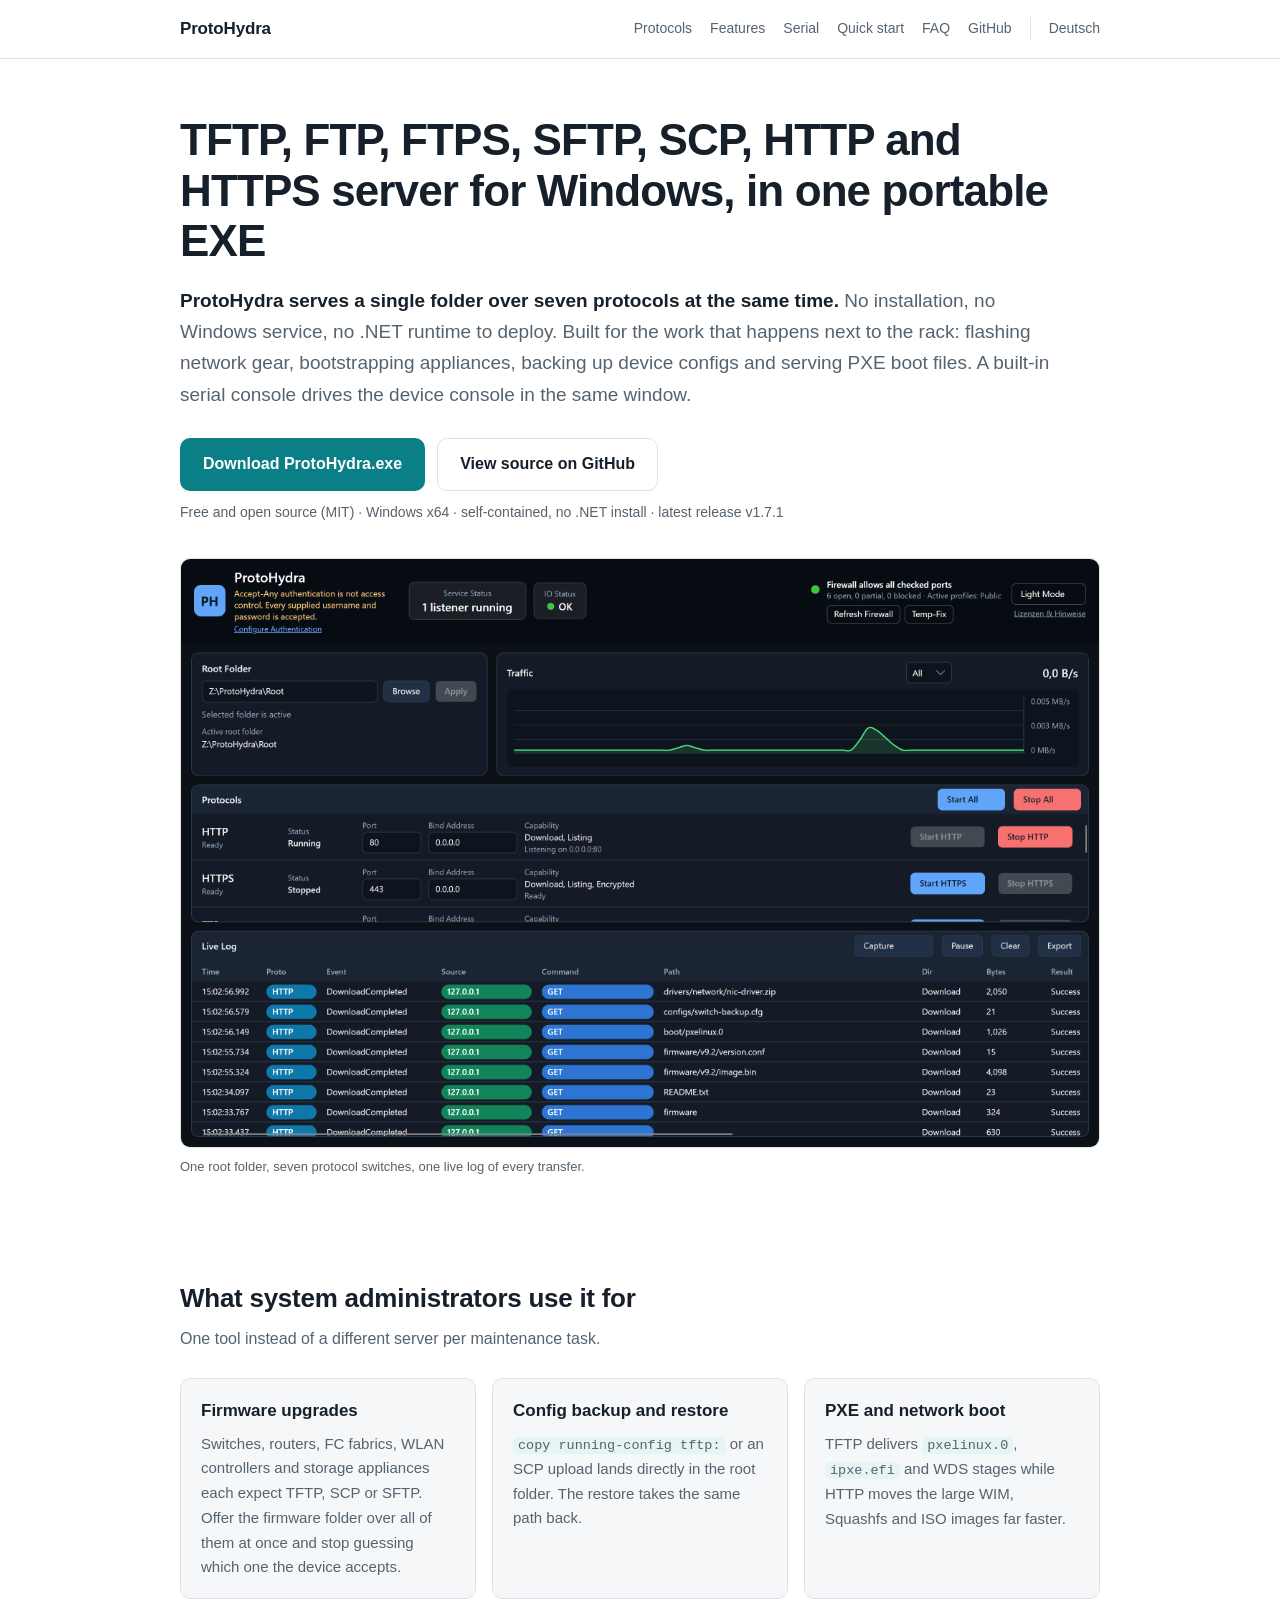
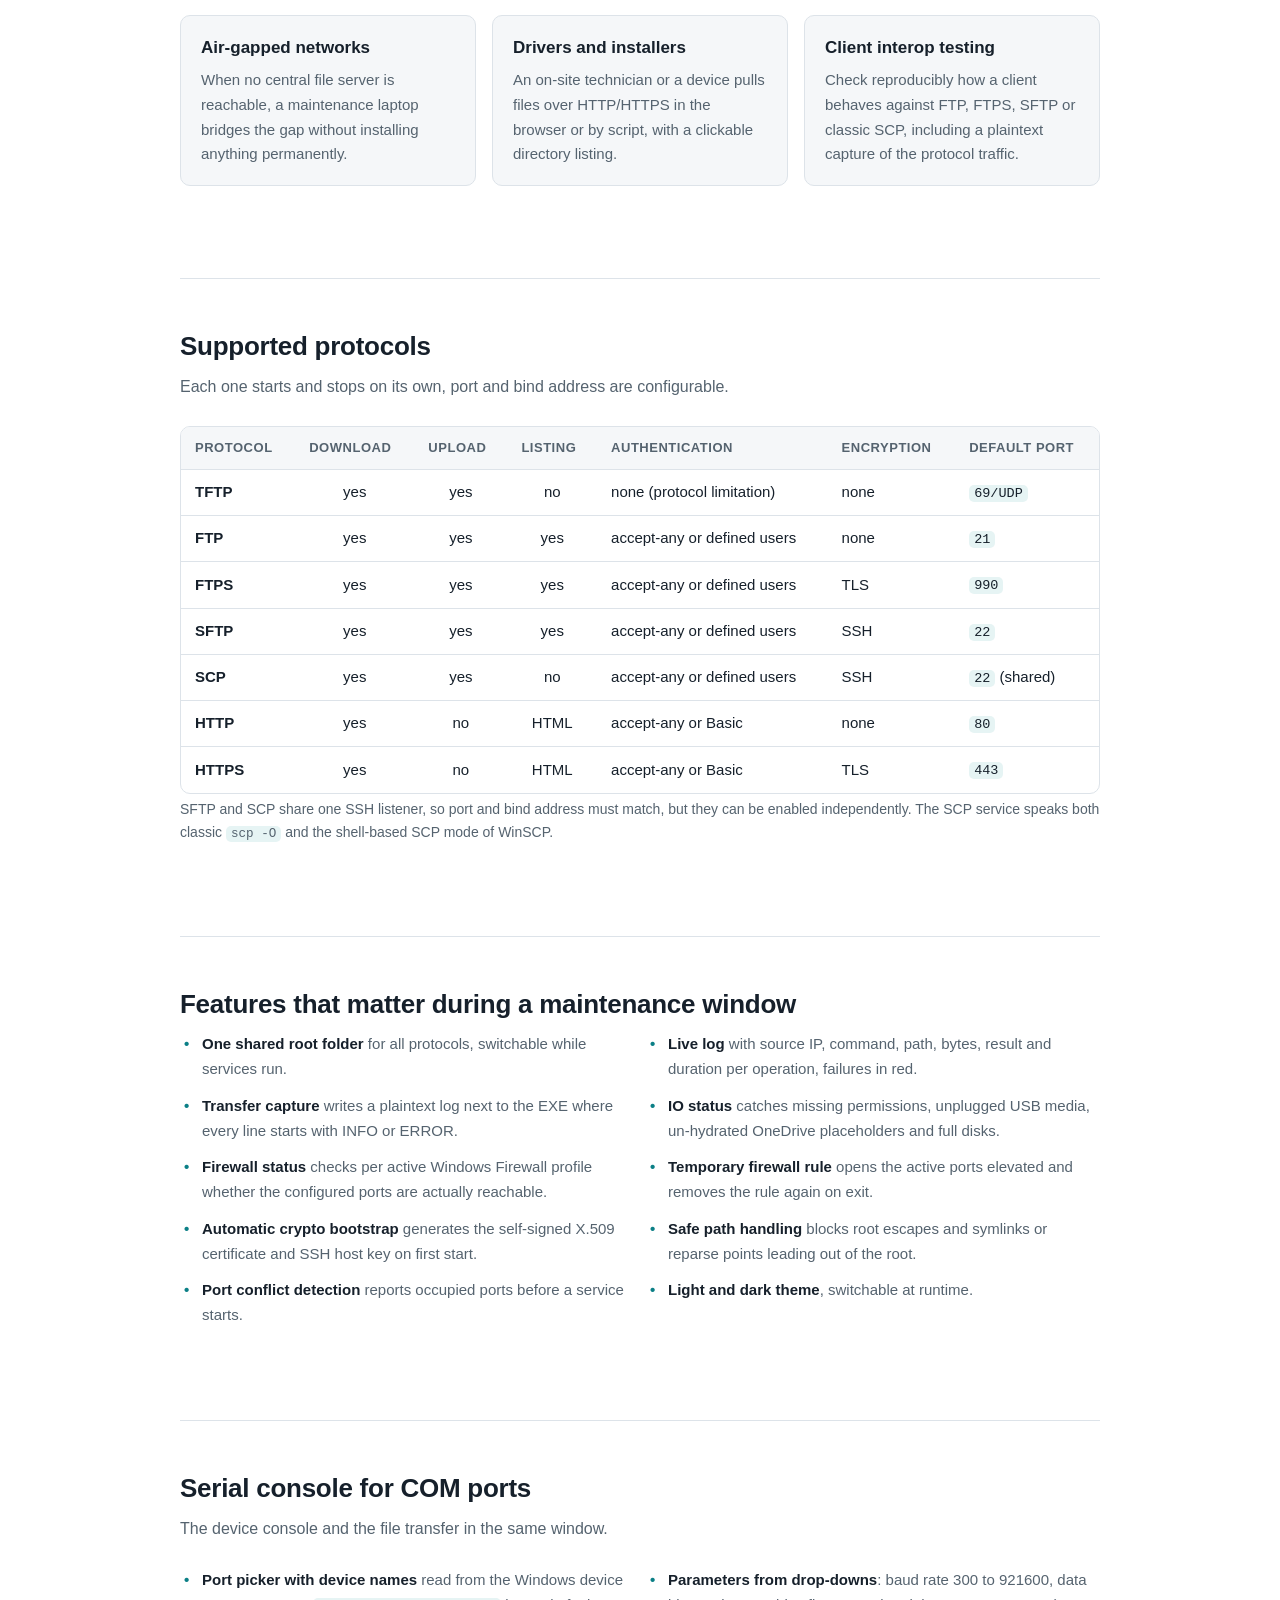
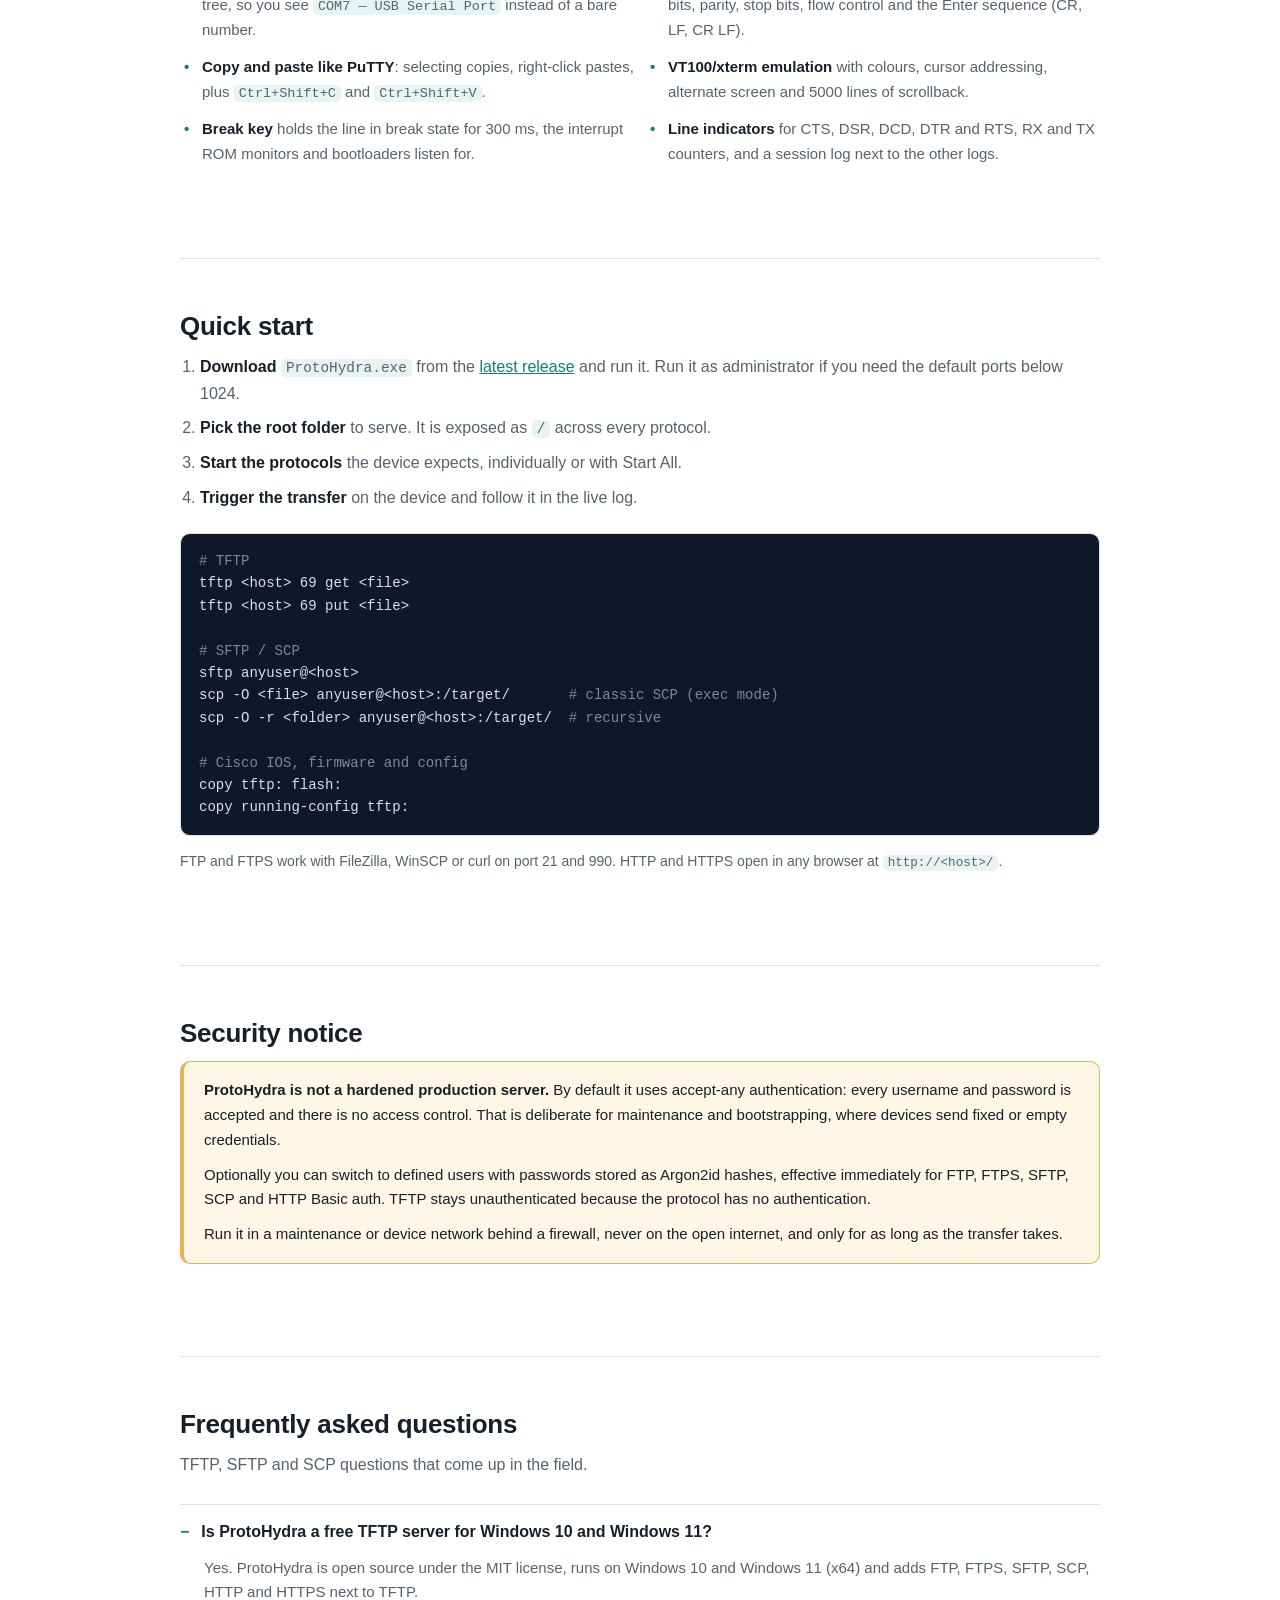
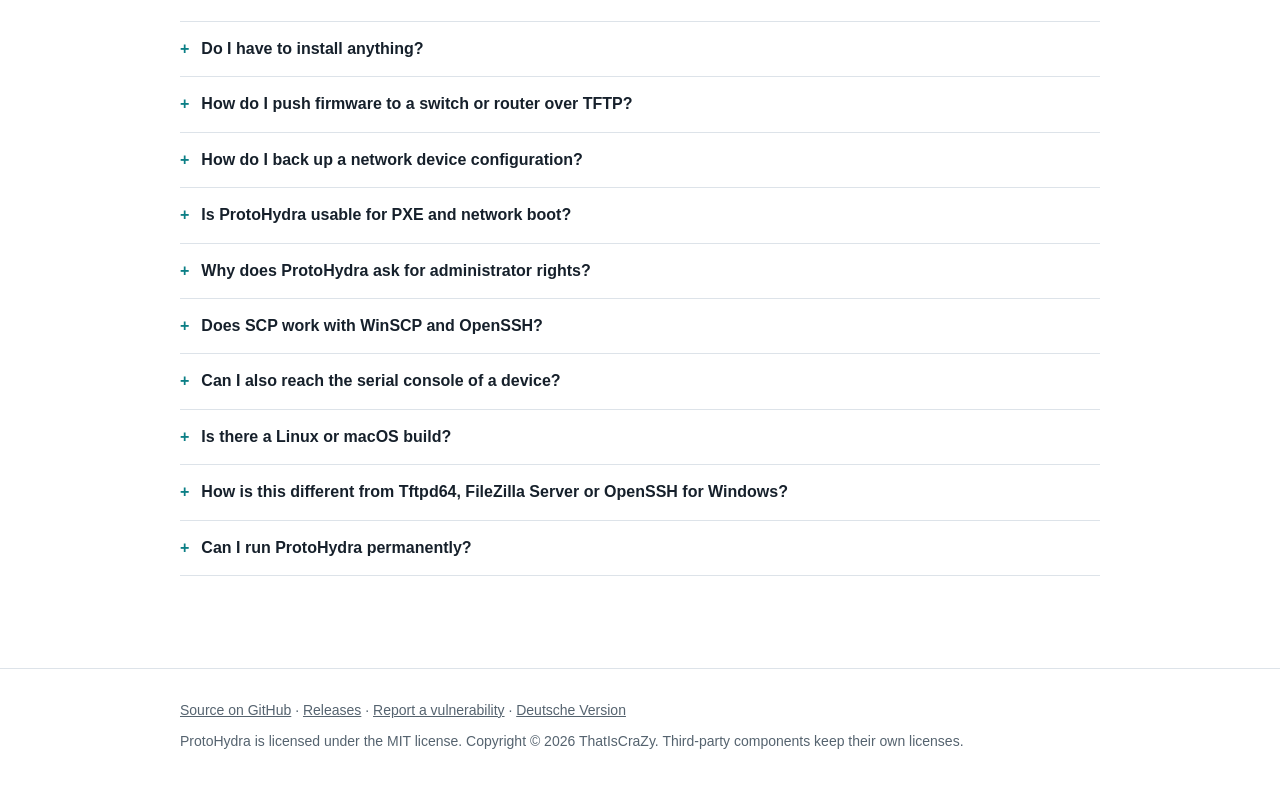
==== commit 397957be: "Bump version to 1.7.1" ====
--- a/docs/index.html
+++ b/docs/index.html
@@ -36,7 +36,7 @@
       "url": "https://thatiscrazy.github.io/ProtoHydra/",
       "downloadUrl": "https://github.com/ThatIsCraZy/ProtoHydra/releases/latest",
       "installUrl": "https://github.com/ThatIsCraZy/ProtoHydra/releases/latest",
-      "softwareVersion": "1.7",
+      "softwareVersion": "1.7.1",
       "applicationCategory": "UtilitiesApplication",
       "applicationSubCategory": "File transfer server",
       "operatingSystem": "Windows 10, Windows 11, Windows Server (x64)",
@@ -109,7 +109,7 @@
       <a class="btn" href="https://github.com/ThatIsCraZy/ProtoHydra/releases/latest">Download ProtoHydra.exe</a>
       <a class="btn secondary" href="https://github.com/ThatIsCraZy/ProtoHydra">View source on GitHub</a>
     </p>
-    <p class="meta">Free and open source (MIT) &middot; Windows x64 &middot; self-contained, no .NET install &middot; latest release v1.7</p>
+    <p class="meta">Free and open source (MIT) &middot; Windows x64 &middot; self-contained, no .NET install &middot; latest release v1.7.1</p>
 
     <figure>
       <img src="screenshot.png" width="2560" height="1640"
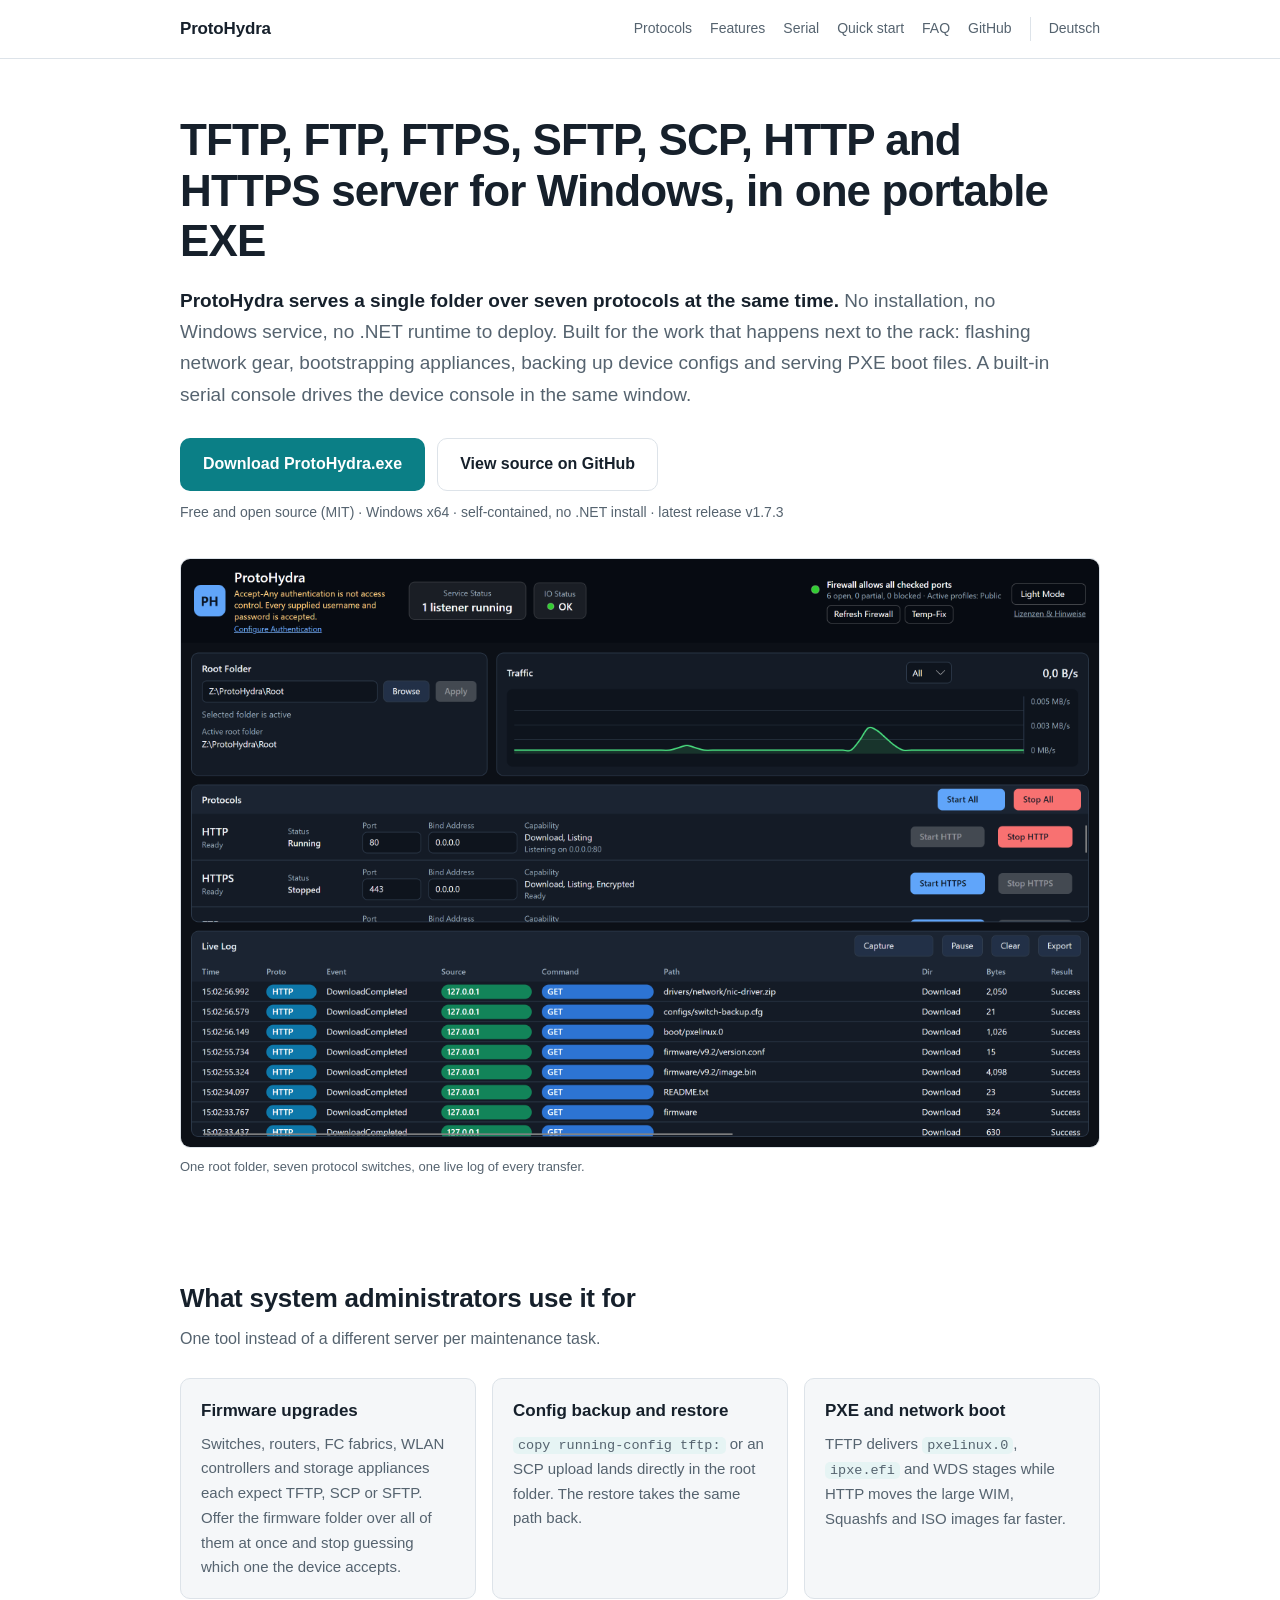
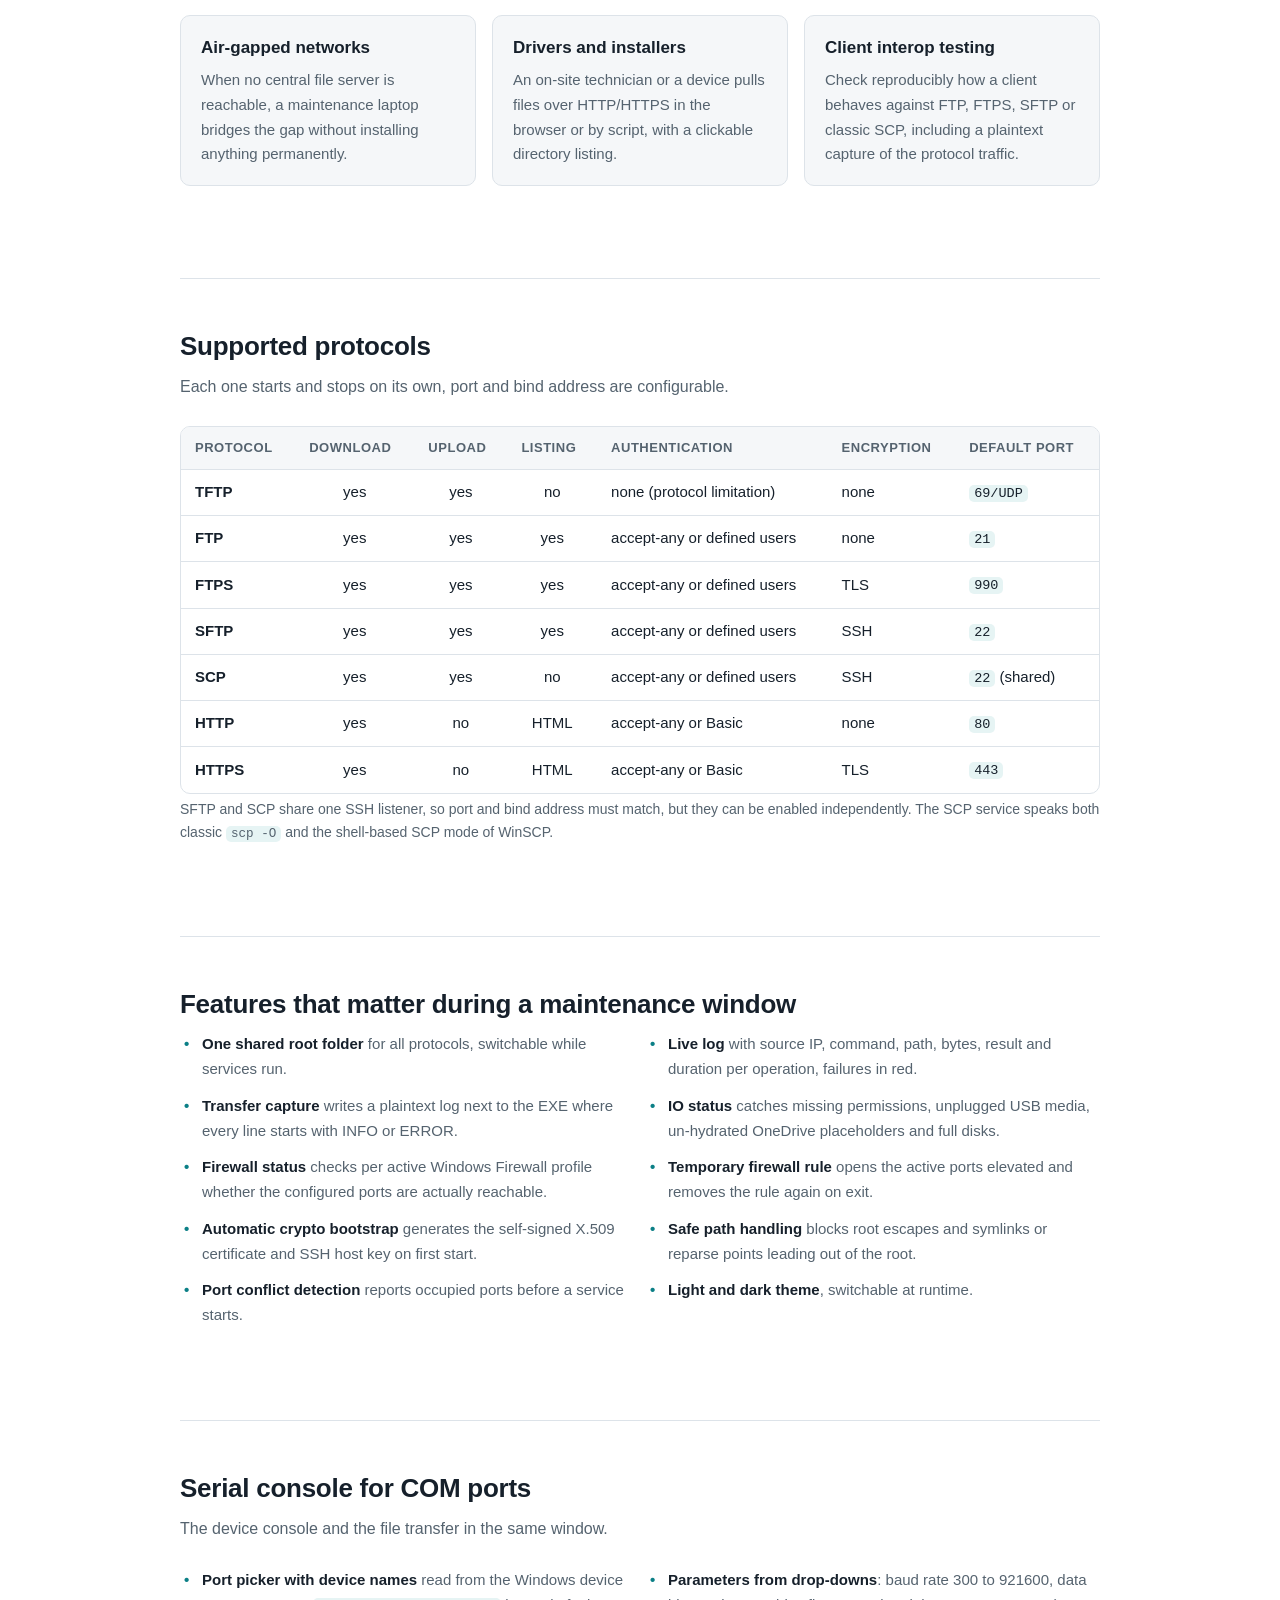
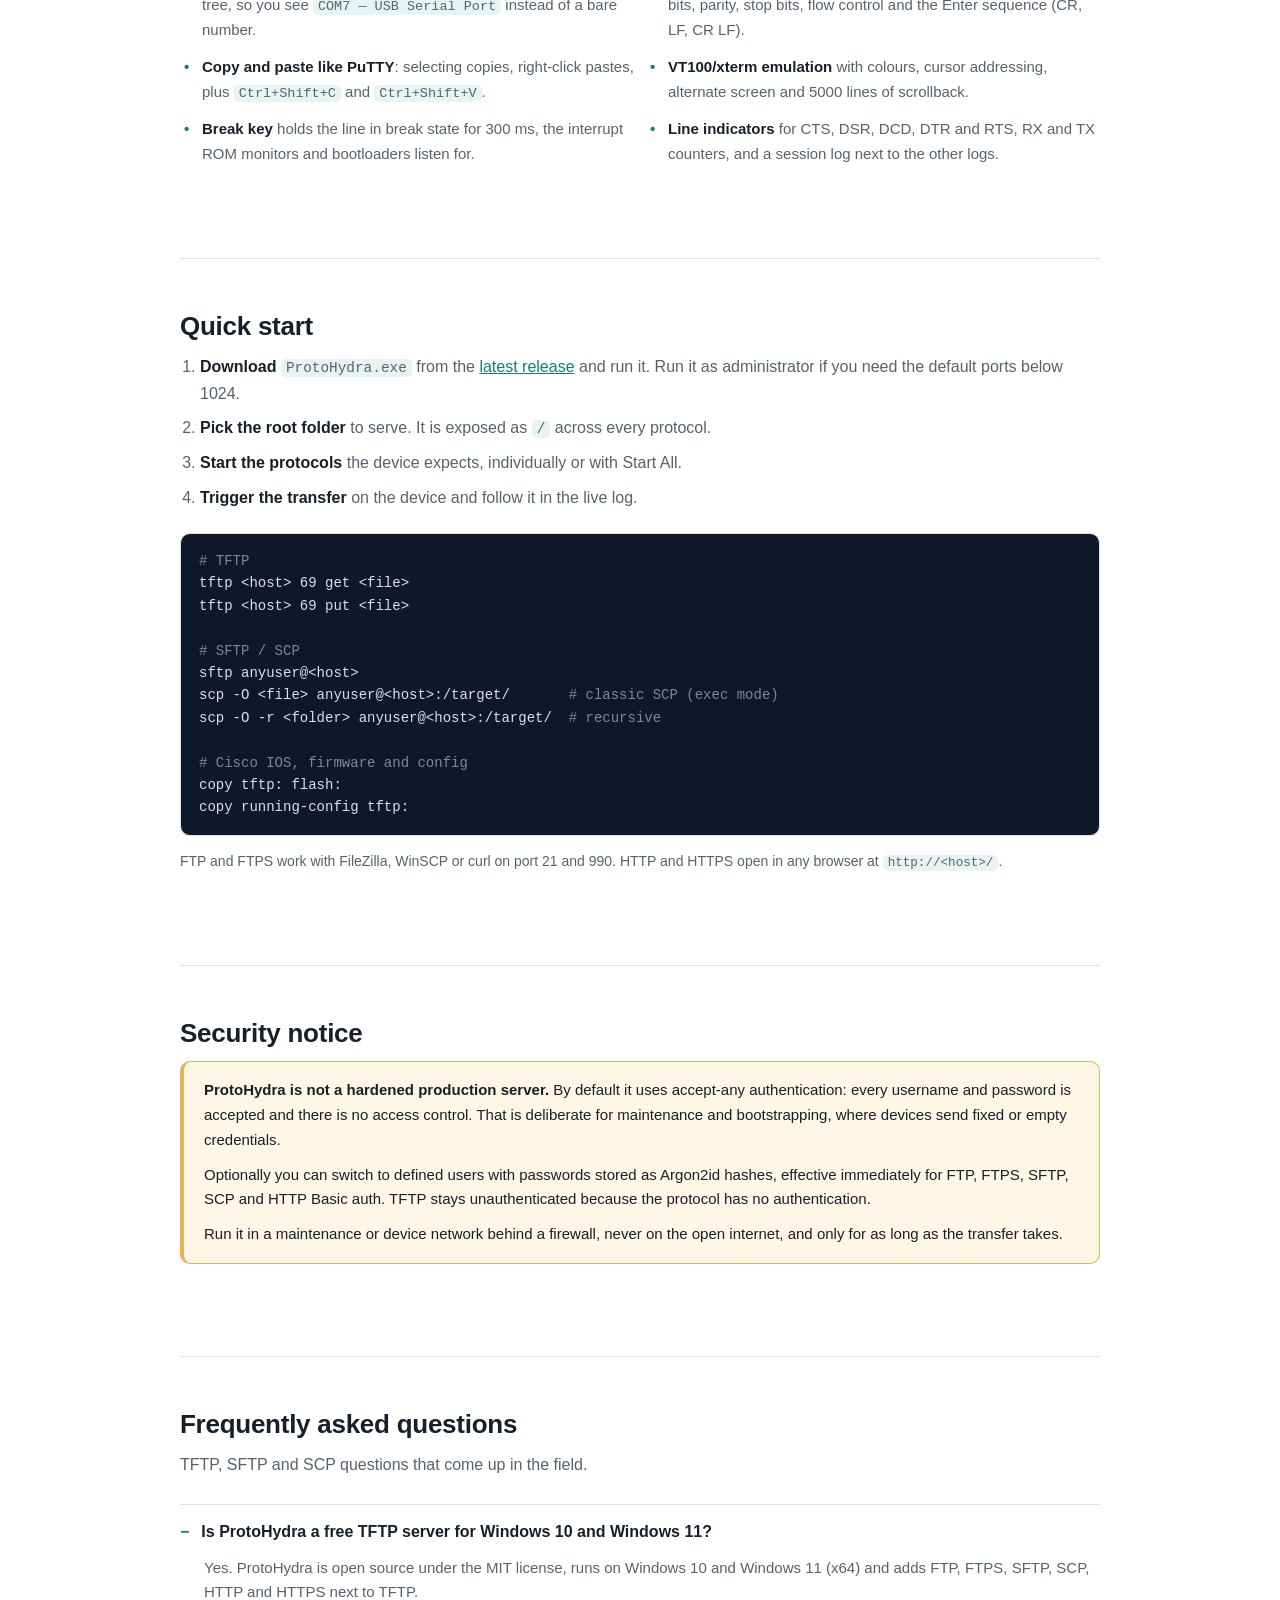
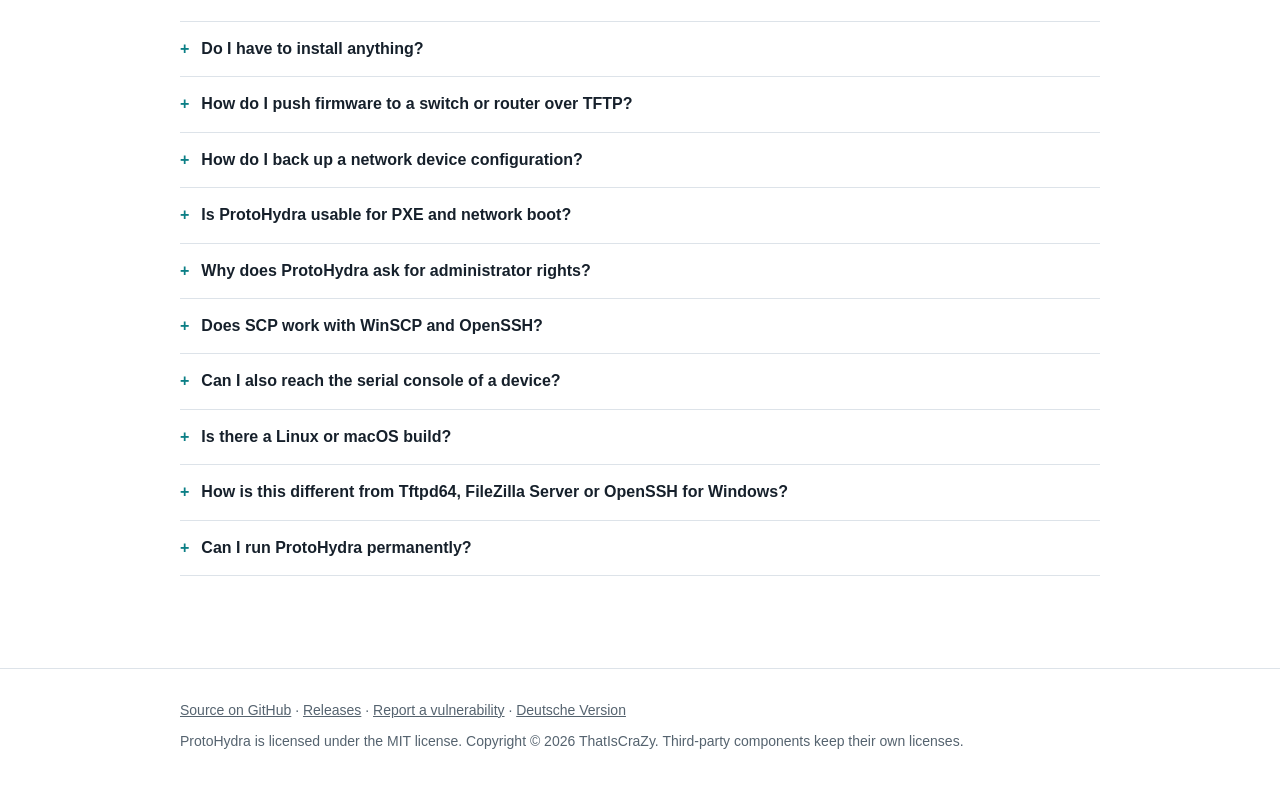
==== commit ff1e92bd: "Fix FTP root isolation and HTTP transfers; release v1.7.3 Apply the shared root path guard to FTP fi" ====
--- a/docs/index.html
+++ b/docs/index.html
@@ -36,7 +36,7 @@
       "url": "https://thatiscrazy.github.io/ProtoHydra/",
       "downloadUrl": "https://github.com/ThatIsCraZy/ProtoHydra/releases/latest",
       "installUrl": "https://github.com/ThatIsCraZy/ProtoHydra/releases/latest",
-      "softwareVersion": "1.7.1",
+      "softwareVersion": "1.7.3",
       "applicationCategory": "UtilitiesApplication",
       "applicationSubCategory": "File transfer server",
       "operatingSystem": "Windows 10, Windows 11, Windows Server (x64)",
@@ -109,7 +109,7 @@
       <a class="btn" href="https://github.com/ThatIsCraZy/ProtoHydra/releases/latest">Download ProtoHydra.exe</a>
       <a class="btn secondary" href="https://github.com/ThatIsCraZy/ProtoHydra">View source on GitHub</a>
     </p>
-    <p class="meta">Free and open source (MIT) &middot; Windows x64 &middot; self-contained, no .NET install &middot; latest release v1.7.1</p>
+    <p class="meta">Free and open source (MIT) &middot; Windows x64 &middot; self-contained, no .NET install &middot; latest release v1.7.3</p>
 
     <figure>
       <img src="screenshot.png" width="2560" height="1640"
